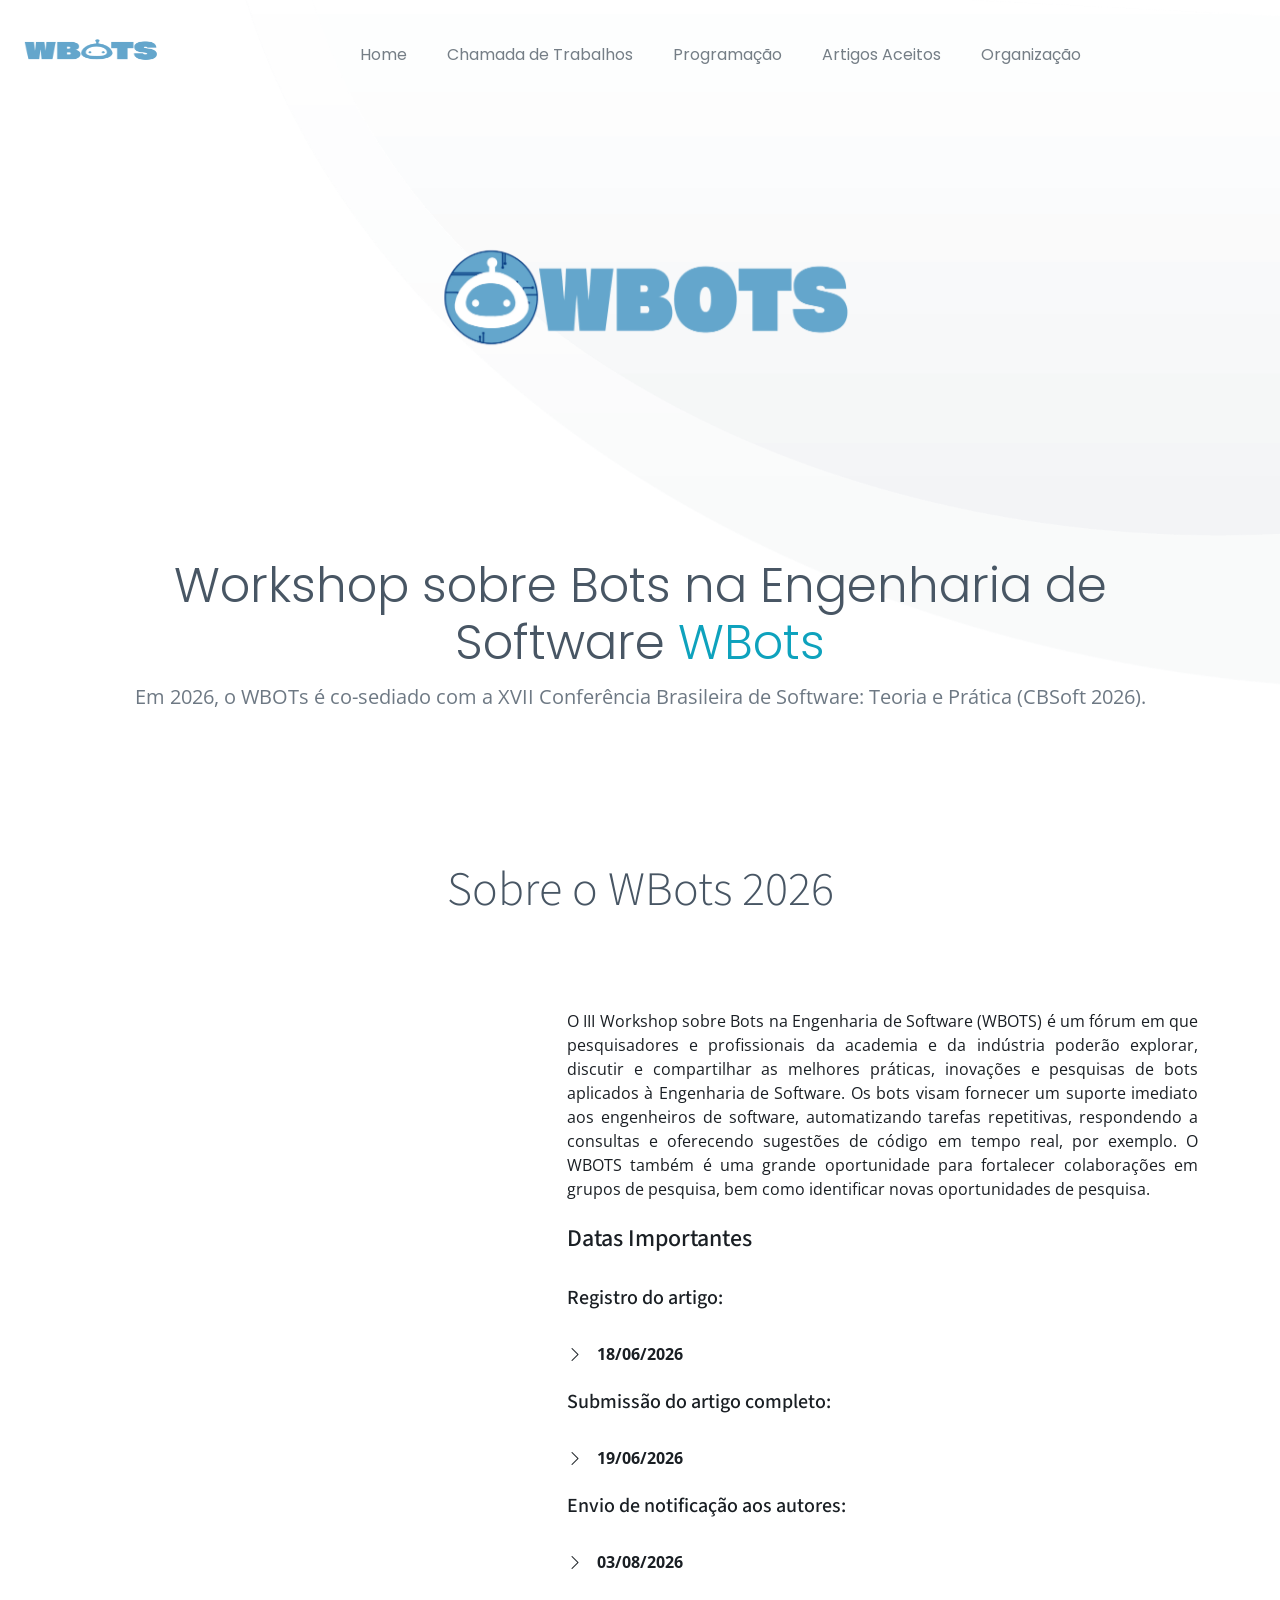
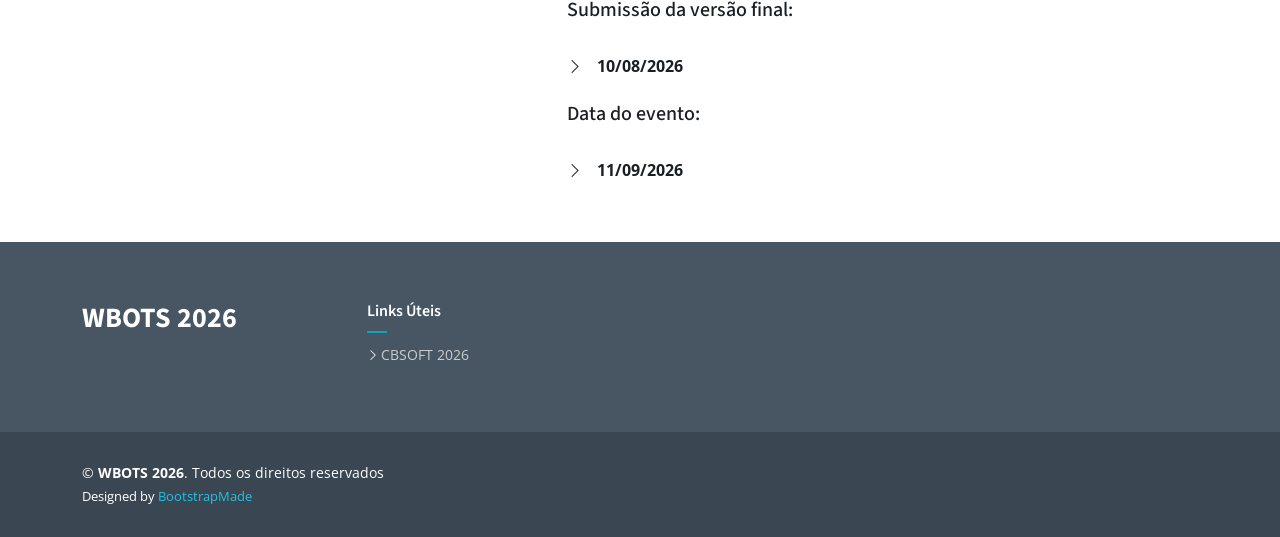
==== 2026/index.html @ 9218b0e9 "Wbots 2026 - versão inicial com os dados corretos" ====
<!DOCTYPE html>
<html lang="en">

<head>
  <meta charset="utf-8">
  <meta content="width=device-width, initial-scale=1.0" name="viewport">

  <title>WBots 2026</title>
  <meta content="" name="description">
  <meta content="" name="keywords">

  <!-- Favicons -->
  <link href="assets/img/icon.png" rel="icon">
  <link href="assets/img/apple-touch-icon.png" rel="apple-touch-icon">

  <!-- Google Fonts -->
  <link rel="preconnect" href="https://fonts.googleapis.com">
  <link rel="preconnect" href="https://fonts.gstatic.com" crossorigin>
  <link
    href="https://fonts.googleapis.com/css2?family=Open+Sans:ital,wght@0,300;0,400;0,500;0,600;0,700;1,300;1,400;1,500;1,600;1,700&family=Poppins:ital,wght@0,300;0,400;0,500;0,600;0,700;1,300;1,400;1,500;1,600;1,700&family=Source+Sans+Pro:ital,wght@0,300;0,400;0,600;0,700;1,300;1,400;1,600;1,700&display=swap"
    rel="stylesheet">

  <!-- Vendor CSS Files -->
  <link href="assets/vendor/bootstrap/css/bootstrap.min.css" rel="stylesheet">
  <link href="assets/vendor/bootstrap-icons/bootstrap-icons.css" rel="stylesheet">
  <link href="assets/vendor/aos/aos.css" rel="stylesheet">
  <link href="assets/vendor/glightbox/css/glightbox.min.css" rel="stylesheet">
  <link href="assets/vendor/swiper/swiper-bundle.min.css" rel="stylesheet">

  <!-- Variables CSS Files. Uncomment your preferred color scheme -->
  <link href="assets/css/variables.css" rel="stylesheet">
  <!-- <link href="assets/css/variables-blue.css" rel="stylesheet"> -->
  <!-- <link href="assets/css/variables-green.css" rel="stylesheet"> -->
  <!-- <link href="assets/css/variables-orange.css" rel="stylesheet"> -->
  <!-- <link href="assets/css/variables-purple.css" rel="stylesheet"> -->
  <!-- <link href="assets/css/variables-red.css" rel="stylesheet"> -->
  <!-- <link href="assets/css/variables-pink.css" rel="stylesheet"> -->

  <!-- Template Main CSS File -->
  <link href="assets/css/main.css" rel="stylesheet">

  <!-- =======================================================
  * Template Name: HeroBiz
  * Template URL: https://bootstrapmade.com/herobiz-bootstrap-business-template/
  * Updated: Mar 17 2026 with Bootstrap v5.3.3
  * Author: BootstrapMade.com
  * License: https://bootstrapmade.com/license/
  ======================================================== -->
</head>

<body>

  <!-- ======= Header ======= -->
  <header id="header" class="header fixed-top" data-scrollto-offset="0">
    <div class="container-fluid d-flex align-items-center justify-content-between">

      <a href="index.html">
        <!-- Uncomment the line below if you also wish to use an image logo -->
        <!-- <img src="assets/img/logo.png" alt=""> -->
        <img src="assets/img/logo2.png" width="160" height="80">
        <!--<h1>WBots2026<span>.</span></h1>-->
      </a>

      <nav id="navbar" class="navbar">
        <ul>

          <li class="dropdown"><a href="index.html"><span>Home</span> </a></li>

          <li><a href="callForPapers.html">Chamada de Trabalhos</a></li>
          <!-- <li><a href="keynotes.html">Palestrantes</a></li> -->
          <li><a href="program.html">Programação</a></li>
          <li><a href="acceptedPapers.html">Artigos Aceitos</a></li>
          <li><a href="organization.html">Organização</a></li>


        </ul>
        <i class="bi bi-list mobile-nav-toggle d-none"></i>
      </nav><!-- .navbar -->

      <br />

    </div>
  </header><!-- End Header -->

  <section id="hero-animated" class="hero-animated d-flex align-items-center">
    <div class="container d-flex flex-column justify-content-center align-items-center text-center position-relative"
      data-aos="zoom-out">
      <img src="assets/img/logo4.png" class="img-fluid animated">
      <h2>Workshop sobre Bots na Engenharia de Software <span>WBots</span></h2>
      <p>Em 2026, o WBOTs é co-sediado com a XVII Conferência Brasileira de Software: Teoria e Prática (CBSoft 2026).
      </p>

    </div>
  </section>

  <main id="main">

    <!-- ======= Featured Services Section ======= -->


    <!-- ======= About Section ======= -->
    <section id="about" class="features">
      <div class="container" data-aos="fade-up">

        <div class="section-header">
          <h2>Sobre o WBots 2026</h2>

        </div>

        <div class="row g-4 g-lg-5" data-aos="fade-up" data-aos-delay="200">

          <div class="col-lg-5">
            <div>
              <img src="assets/img/cbsoft-2026-logo.svg" class="img-fluid" alt="">
            </div>
          </div>

          <div class="col-lg-7">

            <!-- Tab Content -->
            <div class="tab-content">

              <div class="tab-pane fade show active" id="tab1">

                <p class="fst-italic"></p>

                <p> O III Workshop sobre Bots na Engenharia de Software (WBOTS) é um fórum em que pesquisadores e
                  profissionais da academia e da indústria poderão explorar, discutir e compartilhar as melhores
                  práticas, inovações e pesquisas de bots aplicados à Engenharia de Software. Os bots visam
                  fornecer um suporte imediato aos engenheiros de software, automatizando tarefas repetitivas,
                  respondendo a consultas e oferecendo sugestões de código em tempo real, por exemplo. O WBOTS também é
                  uma grande oportunidade para fortalecer colaborações em grupos de pesquisa, bem como identificar novas
                  oportunidades de pesquisa.</p>



                <div class="d-flex align-items-center mt-4">
                  <h4>Datas Importantes</h4>
                </div>

                <div class="d-flex align-items-center mt-4">
                  <h5>Registro do artigo:</h5>
                </div>
                <br />
                <span>
                  <i class="bi bi-chevron-right"></i>
                  <!-- <span style="text-decoration: line-through; color: red; margin-left: 4px;">22/06/2026</span> -->
                  <span style="margin-left: 10px; font-weight: bold;">18/06/2026</span>
                </span>


                <div class="d-flex align-items-center mt-4">

                  <h5>Submissão do artigo completo:</h5>
                </div>
                <br />
                <span>
                  <i class="bi bi-chevron-right"></i>
                  <!-- <span style="text-decoration: line-through; color: red; margin-left: 4px;">06/07/2026</span> -->
                  <span style="margin-left: 10px; font-weight: bold;">19/06/2026</span>
                </span>

                <div class="d-flex align-items-center mt-4">

                  <h5>Envio de notificação aos autores:</h5>
                </div>
                <br />
                <i class="bi bi-chevron-right"></i>
                <span style="margin-left: 10px; font-weight: bold;">03/08/2026</span>
                <div class="d-flex align-items-center mt-4">

                  <h5>Submissão da versão final:</h5>
                </div>
                <br />
                <i class="bi bi-chevron-right"></i>
                <span style="margin-left: 10px; font-weight: bold;">10/08/2026</span>

                <div class="d-flex align-items-center mt-4">

                  <h5>Data do evento:</h5>
                </div>
                <br />
                <span>
                  <i class="bi bi-chevron-right"></i>
                  <!-- <span style="text-decoration: line-through; color: red; margin-left: 4px;">06/07/2026</span> -->
                  <span style="margin-left: 10px; font-weight: bold;">11/09/2026</span>
                </span>

              </div><!-- End Tab 1 Content -->


            </div>

          </div>

        </div>

      </div>
    </section><!-- End About Section -->




  </main><!-- End #main -->

  <!-- ======= Footer ======= -->
  <footer id="footer" class="footer">

    <div class="footer-content">
      <div class="container">
        <div class="row">

          <div class="col-lg-3 col-md-6">
            <div class="footer-info">
              <h3>WBots 2026</h3>

            </div>
          </div>

          <div class="col-lg-2 col-md-6 footer-links">
            <h4>Links Úteis</h4>
            <ul>
              <li><i class="bi bi-chevron-right"></i> <a href="https://cbsoft.sbc.org.br/2026/cbsoft/"
                  target="_blank">CBSOFT 2026</a></li>
            </ul>
          </div>



        </div>
      </div>
    </div>

    <div class="footer-legal text-center">
      <div
        class="container d-flex flex-column flex-lg-row justify-content-center justify-content-lg-between align-items-center">

        <div class="d-flex flex-column align-items-center align-items-lg-start">
          <div class="copyright">
            &copy; <strong><span>WBOTS 2026</span></strong>. Todos os direitos reservados
          </div>
          <div class="credits">
            <!-- All the links in the footer should remain intact. -->
            <!-- You can delete the links only if you purchased the pro version. -->
            <!-- Licensing information: https://bootstrapmade.com/license/ -->
            <!-- Purchase the pro version with working PHP/AJAX contact form: https://bootstrapmade.com/herobiz-bootstrap-business-template/ -->
            Designed by <a href="https://bootstrapmade.com/">BootstrapMade</a>
          </div>
        </div>
      </div>
    </div>

  </footer><!-- End Footer -->

  <a href="#" class="scroll-top d-flex align-items-center justify-content-center"><i
      class="bi bi-arrow-up-short"></i></a>

  <div id="preloader"></div>

  <!-- Vendor JS Files -->
  <script src="assets/vendor/bootstrap/js/bootstrap.bundle.min.js"></script>
  <script src="assets/vendor/aos/aos.js"></script>
  <script src="assets/vendor/glightbox/js/glightbox.min.js"></script>
  <script src="assets/vendor/isotope-layout/isotope.pkgd.min.js"></script>
  <script src="assets/vendor/swiper/swiper-bundle.min.js"></script>
  <script src="assets/vendor/php-email-form/validate.js"></script>

  <!-- Template Main JS File -->
  <script src="assets/js/main.js"></script>

</body>

</html>
---- 2026/assets/css/variables.css ----
/**
* Template Name: HeroBiz
* File: variables.css
* Description: Easily customize colors, typography, and other repetitive properties used in the template main stylesheet file main.css
* 
* Template URL: https://bootstrapmade.com/herobiz-bootstrap-business-template/
* Author: BootstrapMade.com
* License: https://bootstrapmade.com/license/
* 
* Contents:
* 1. HeroBiz template variables 
* 2. Override default Bootstrap variables
* 3. Set color and background class names
*
* Learn more about CSS variables at https://developer.mozilla.org/en-US/docs/Web/CSS/Using_CSS_custom_properties
*/

/*--------------------------------------------------------------
# 1. HeroBiz template variables 
--------------------------------------------------------------*/
:root {

  /* Fonts */
  --font-default: 'Open Sans', system-ui, -apple-system, "Segoe UI", Roboto, "Helvetica Neue", Arial, "Noto Sans", "Liberation Sans", sans-serif, "Apple Color Emoji", "Segoe UI Emoji", "Segoe UI Symbol", "Noto Color Emoji";
  --font-primary: 'Source Sans Pro', sans-serif;
  --font-secondary: 'Poppins', sans-serif;

  /* Colors */
  /* The *-rgb color names are simply the RGB converted value of the corresponding color for use in the rgba() function */

  /* Default text color */
  --color-default: #1a1f24;
  --color-default-rgb: 26, 31, 36;

  /* Defult links color */
  --color-links: #0ea2bd;
  --color-links-hover: #1ec3e0;

  /* Primay colors */
  --color-primary: #0ea2bd;
  --color-primary-light: #1ec3e0;
  --color-primary-dark: #0189a1;

  --color-primary-rgb: 14, 162, 189;
  --color-primary-light-rgb: 30, 195, 224;
  --color-primary-dark-rgb: 1, 137, 161;

  /* Secondary colors */
  --color-secondary: #485664;
  --color-secondary-light: #8f9fae;
  --color-secondary-dark: #3a4753;

  --color-secondary-rgb: 72, 86, 100;
  --color-secondary-light-rgb: 143, 159, 174;
  --color-secondary-dark-rgb: 58, 71, 83;

  /* General colors */
  --color-blue: #0d6efd;
  --color-blue-rgb: 13, 110, 253;

  --color-indigo: #6610f2;
  --color-indigo-rgb: 102, 16, 242;

  --color-purple: #6f42c1;
  --color-purple-rgb: 111, 66, 193;

  --color-pink: #f3268c;
  --color-pink-rgb: 243, 38, 140;

  --color-red: #df1529;
  --color-red-rgb: 223, 21, 4;

  --color-orange: #fd7e14;
  --color-orange-rgb: 253, 126, 20;

  --color-yellow: #ffc107;
  --color-yellow-rgb: 255, 193, 7;

  --color-green: #059652;
  --color-green-rgb: 5, 150, 82;

  --color-teal: #20c997;
  --color-teal-rgb: 32, 201, 151;

  --color-cyan: #0dcaf0;
  --color-cyan-rgb: 13, 202, 240;

  --color-white: #ffffff;
  --color-white-rgb: 255, 255, 255;

  --color-gray: #6c757d;
  --color-gray-rgb: 108, 117, 125;

  --color-black: #000000;
  --color-black-rgb: 0, 0, 0;
  
}

/*--------------------------------------------------------------
# 2. Override default Bootstrap variables
--------------------------------------------------------------*/
:root {

  --bs-blue: var(--color-blue);
  --bs-indigo: var(--color-indigo);
  --bs-purple: var(--color-purple);
  --bs-pink: var(--color-pink);
  --bs-red: var(--color-red);
  --bs-orange: var(--color-orange);
  --bs-yellow: var(--color-yellow);
  --bs-green: var(--color-green);
  --bs-teal: var(--color-teal);
  --bs-cyan: var(--color-cyan);
  --bs-white: var(--color-white);
  --bs-gray: var(--color-gray);
  --bs-gray-dark: #343a40;
  --bs-gray-100: #f8f9fa;
  --bs-gray-200: #e9ecef;
  --bs-gray-300: #dee2e6;
  --bs-gray-400: #ced4da;
  --bs-gray-500: #adb5bd;
  --bs-gray-600: #6c757d;
  --bs-gray-700: #495057;
  --bs-gray-800: #343a40;
  --bs-gray-900: #212529;
  --bs-primary: var(--color-blue);
  --bs-secondary: var(--color-blue);
  --bs-success: #198754;
  --bs-info: #0dcaf0;
  --bs-warning: #ffc107;
  --bs-danger: #dc3545;
  --bs-light: #f8f9fa;
  --bs-dark: #212529;
  --bs-primary-rgb: var(--color-primary-rgb);
  --bs-secondary-rgb: var(--color-secondary-rgb);
  --bs-success-rgb: 25, 135, 84;
  --bs-info-rgb: 13, 202, 240;
  --bs-warning-rgb: 255, 193, 7;
  --bs-danger-rgb: 220, 53, 69;
  --bs-light-rgb: 248, 249, 250;
  --bs-dark-rgb: 33, 37, 41;
  --bs-white-rgb: var(--color-white-rgb);
  --bs-black-rgb: var(--color-black-rgb);
  --bs-body-color-rgb: var(--color-default-rgb);
  --bs-body-bg-rgb: 255, 255, 255;
  --bs-font-sans-serif: var(--font-default);
  --bs-font-monospace: SFMono-Regular, Menlo, Monaco, Consolas, "Liberation Mono", "Courier New", monospace;
  --bs-gradient: linear-gradient(180deg, rgba(255, 255, 255, 0.15), rgba(255, 255, 255, 0));
  --bs-body-font-family: var(--font-default);
  --bs-body-font-size: 1rem;
  --bs-body-font-weight: 400;
  --bs-body-line-height: 1.5;
  --bs-body-color: var(--color-default);
  --bs-body-bg: #fff;

}

/*--------------------------------------------------------------
# 3. Set color and background class names
--------------------------------------------------------------*/
/* Fonts */
.font-default { font-family: var(--font-default) !important; }
.font-primary { font-family: var(--font-primary) !important;}
.font-secondary { font-family: var(--font-secondary) !important; }

/* Text Colors */
.color-default { color: var(--color-default) !important; }
.color-links { color: var(--color-links) !important; }
.color-links:hover { color: var(--color-links-hover) !important; }
.color-primary { color: var(--color-primary) !important; }
.color-primary-light { color: var(--color-primary-light) !important; }
.color-primary-dark { color: var(--color-primary-dark) !important; }
.color-secondary { color: var(--color-secondary) !important; }
.color-secondary-light { color: var(--color-secondary-light) !important; }
.color-secondary-dark { color: var(--color-secondary-dark) !important; }
.color-blue { color: var(--color-blue) !important; }
.color-indigo { color: var(--color-indigo) !important; }
.color-purple { color: var(--color-purple) !important; }
.color-pink { color: var(--color-pink) !important; }
.color-red { color: var(--color-red) !important; }
.color-orange { color: var(--color-orange) !important; }
.color-yellow { color: var(--color-yellow) !important; }
.color-green { color: var(--color-green) !important; }
.color-teal { color: var(--color-teal) !important; }
.color-cyan { color: var(--color-cyan) !important; }
.color-white { color: var(--color-white) !important; }
.color-gray { color: var(--color-gray) !important; }
.color-black { color: var(--color-black) !important; }

/* Background Colors */
.bg-default { background-color: var(--color-default) !important; }
.bg-primary { background-color: var(--color-primary) !important; }
.bg-primary-light { background-color: var(--color-primary-light) !important; }
.bg-primary-dark { background-color: var(--color-primary-dark) !important; }
.bg-secondary { background-color: var(--color-secondary) !important; }
.bg-secondary-light { background-color: var(--color-secondary-light) !important; }
.bg-secondary-dark { background-color: var(--color-secondary-dark) !important; }
.bg-blue { background-color: var(--color-blue) !important; }
.bg-indigo { background-color: var(--color-indigo) !important; }
.bg-purple { background-color: var(--color-purple) !important; }
.bg-pink { background-color: var(--color-pink) !important; }
.bg-red { background-color: var(--color-red) !important; }
.bg-orange { background-color: var(--color-orange) !important; }
.bg-yellow { background-color: var(--color-yellow) !important; }
.bg-green { background-color: var(--color-green) !important; }
.bg-teal { background-color: var(--color-teal) !important; }
.bg-cyan { background-color: var(--color-cyan) !important; }
.bg-white { background-color: var(--color-white) !important; }
.bg-gray { background-color: var(--color-gray) !important; }
.bg-black { background-color: var(--color-black) !important; }
---- 2026/assets/css/variables-blue.css ----
/**
* Template Name: HeroBiz
* File: variables-blue.css
* Description: Easily customize colors, typography, and other repetitive properties used in the template main stylesheet file main.css
* 
* Template URL: https://bootstrapmade.com/herobiz-bootstrap-business-template/
* Author: BootstrapMade.com
* License: https://bootstrapmade.com/license/
* 
* Contents:
* 1. HeroBiz template variables 
* 2. Override default Bootstrap variables
* 3. Set color and background class names
*
* Learn more about CSS variables at https://developer.mozilla.org/en-US/docs/Web/CSS/Using_CSS_custom_properties
*/

/*--------------------------------------------------------------
# 1. HeroBiz template variables 
--------------------------------------------------------------*/
:root {

  /* Fonts */
  --font-default: 'Open Sans', system-ui, -apple-system, "Segoe UI", Roboto, "Helvetica Neue", Arial, "Noto Sans", "Liberation Sans", sans-serif, "Apple Color Emoji", "Segoe UI Emoji", "Segoe UI Symbol", "Noto Color Emoji";
  --font-primary: 'Source Sans Pro', sans-serif;
  --font-secondary: 'Poppins', sans-serif;

  /* Colors */
  /* The *-rgb color names are simply the RGB converted value of the corresponding color for use in the rgba() function */

  /* Default text color */
  --color-default: #1a1f24;
  --color-default-rgb: 26, 31, 36;

  /* Defult links color */
  --color-links: #3279fc;
  --color-links-hover: #4797ff;

  /* Primay colors */
  --color-primary: #3279fc;
  --color-primary-light: #4797ff;
  --color-primary-dark: #1c61e2;

  --color-primary-rgb: 50, 121, 252;
  --color-primary-light-rgb: 71, 151, 255;
  --color-primary-dark-rgb: 28, 97, 226;

  /* Secondary colors */
  --color-secondary: #5670a0;
  --color-secondary-light: #6e87b6;
  --color-secondary-dark: #3b5380;

  --color-secondary-rgb: 86, 112, 160;
  --color-secondary-light-rgb: 110, 135, 182;
  --color-secondary-dark-rgb: 59, 83, 128;

  /* General colors */
  --color-blue: #0d6efd;
  --color-blue-rgb: 13, 110, 253;

  --color-indigo: #6610f2;
  --color-indigo-rgb: 102, 16, 242;

  --color-purple: #6f42c1;
  --color-purple-rgb: 111, 66, 193;

  --color-pink: #f3268c;
  --color-pink-rgb: 243, 38, 140;

  --color-red: #df1529;
  --color-red-rgb: 223, 21, 4;

  --color-orange: #fd7e14;
  --color-orange-rgb: 253, 126, 20;

  --color-yellow: #ffc107;
  --color-yellow-rgb: 255, 193, 7;

  --color-green: #059652;
  --color-green-rgb: 5, 150, 82;

  --color-teal: #20c997;
  --color-teal-rgb: 32, 201, 151;

  --color-cyan: #0dcaf0;
  --color-cyan-rgb: 13, 202, 240;

  --color-white: #ffffff;
  --color-white-rgb: 255, 255, 255;

  --color-gray: #6c757d;
  --color-gray-rgb: 108, 117, 125;

  --color-black: #000000;
  --color-black-rgb: 0, 0, 0;
  
}

/*--------------------------------------------------------------
# 2. Override default Bootstrap variables
--------------------------------------------------------------*/
:root {

  --bs-blue: var(--color-blue);
  --bs-indigo: var(--color-indigo);
  --bs-purple: var(--color-purple);
  --bs-pink: var(--color-pink);
  --bs-red: var(--color-red);
  --bs-orange: var(--color-orange);
  --bs-yellow: var(--color-yellow);
  --bs-green: var(--color-green);
  --bs-teal: var(--color-teal);
  --bs-cyan: var(--color-cyan);
  --bs-white: var(--color-white);
  --bs-gray: var(--color-gray);
  --bs-gray-dark: #343a40;
  --bs-gray-100: #f8f9fa;
  --bs-gray-200: #e9ecef;
  --bs-gray-300: #dee2e6;
  --bs-gray-400: #ced4da;
  --bs-gray-500: #adb5bd;
  --bs-gray-600: #6c757d;
  --bs-gray-700: #495057;
  --bs-gray-800: #343a40;
  --bs-gray-900: #212529;
  --bs-primary: var(--color-blue);
  --bs-secondary: var(--color-blue);
  --bs-success: #198754;
  --bs-info: #0dcaf0;
  --bs-warning: #ffc107;
  --bs-danger: #dc3545;
  --bs-light: #f8f9fa;
  --bs-dark: #212529;
  --bs-primary-rgb: var(--color-primary-rgb);
  --bs-secondary-rgb: var(--color-secondary-rgb);
  --bs-success-rgb: 25, 135, 84;
  --bs-info-rgb: 13, 202, 240;
  --bs-warning-rgb: 255, 193, 7;
  --bs-danger-rgb: 220, 53, 69;
  --bs-light-rgb: 248, 249, 250;
  --bs-dark-rgb: 33, 37, 41;
  --bs-white-rgb: var(--color-white-rgb);
  --bs-black-rgb: var(--color-black-rgb);
  --bs-body-color-rgb: var(--color-default-rgb);
  --bs-body-bg-rgb: 255, 255, 255;
  --bs-font-sans-serif: var(--font-default);
  --bs-font-monospace: SFMono-Regular, Menlo, Monaco, Consolas, "Liberation Mono", "Courier New", monospace;
  --bs-gradient: linear-gradient(180deg, rgba(255, 255, 255, 0.15), rgba(255, 255, 255, 0));
  --bs-body-font-family: var(--font-default);
  --bs-body-font-size: 1rem;
  --bs-body-font-weight: 400;
  --bs-body-line-height: 1.5;
  --bs-body-color: var(--color-default);
  --bs-body-bg: #fff;

}

/*--------------------------------------------------------------
# 3. Set color and background class names
--------------------------------------------------------------*/
/* Fonts */
.font-default { font-family: var(--font-default) !important; }
.font-primary { font-family: var(--font-primary) !important;}
.font-secondary { font-family: var(--font-secondary) !important; }

/* Text Colors */
.color-default { color: var(--color-default) !important; }
.color-links { color: var(--color-links) !important; }
.color-links:hover { color: var(--color-links-hover) !important; }
.color-primary { color: var(--color-primary) !important; }
.color-primary-light { color: var(--color-primary-light) !important; }
.color-primary-dark { color: var(--color-primary-dark) !important; }
.color-secondary { color: var(--color-secondary) !important; }
.color-secondary-light { color: var(--color-secondary-light) !important; }
.color-secondary-dark { color: var(--color-secondary-dark) !important; }
.color-blue { color: var(--color-blue) !important; }
.color-indigo { color: var(--color-indigo) !important; }
.color-purple { color: var(--color-purple) !important; }
.color-pink { color: var(--color-pink) !important; }
.color-red { color: var(--color-red) !important; }
.color-orange { color: var(--color-orange) !important; }
.color-yellow { color: var(--color-yellow) !important; }
.color-green { color: var(--color-green) !important; }
.color-teal { color: var(--color-teal) !important; }
.color-cyan { color: var(--color-cyan) !important; }
.color-white { color: var(--color-white) !important; }
.color-gray { color: var(--color-gray) !important; }
.color-black { color: var(--color-black) !important; }

/* Background Colors */
.bg-default { background-color: var(--color-default) !important; }
.bg-primary { background-color: var(--color-primary) !important; }
.bg-primary-light { background-color: var(--color-primary-light) !important; }
.bg-primary-dark { background-color: var(--color-primary-dark) !important; }
.bg-secondary { background-color: var(--color-secondary) !important; }
.bg-secondary-light { background-color: var(--color-secondary-light) !important; }
.bg-secondary-dark { background-color: var(--color-secondary-dark) !important; }
.bg-blue { background-color: var(--color-blue) !important; }
.bg-indigo { background-color: var(--color-indigo) !important; }
.bg-purple { background-color: var(--color-purple) !important; }
.bg-pink { background-color: var(--color-pink) !important; }
.bg-red { background-color: var(--color-red) !important; }
.bg-orange { background-color: var(--color-orange) !important; }
.bg-yellow { background-color: var(--color-yellow) !important; }
.bg-green { background-color: var(--color-green) !important; }
.bg-teal { background-color: var(--color-teal) !important; }
.bg-cyan { background-color: var(--color-cyan) !important; }
.bg-white { background-color: var(--color-white) !important; }
.bg-gray { background-color: var(--color-gray) !important; }
.bg-black { background-color: var(--color-black) !important; }
---- 2026/assets/css/variables-green.css ----
/**
* Template Name: HeroBiz
* File: variables-green.css
* Description: Easily customize colors, typography, and other repetitive properties used in the template main stylesheet file main.css
* 
* Template URL: https://bootstrapmade.com/herobiz-bootstrap-business-template/
* Author: BootstrapMade.com
* License: https://bootstrapmade.com/license/
* 
* Contents:
* 1. HeroBiz template variables 
* 2. Override default Bootstrap variables
* 3. Set color and background class names
*
* Learn more about CSS variables at https://developer.mozilla.org/en-US/docs/Web/CSS/Using_CSS_custom_properties
*/

/*--------------------------------------------------------------
# 1. HeroBiz template variables 
--------------------------------------------------------------*/
:root {

  /* Fonts */
  --font-default: 'Open Sans', system-ui, -apple-system, "Segoe UI", Roboto, "Helvetica Neue", Arial, "Noto Sans", "Liberation Sans", sans-serif, "Apple Color Emoji", "Segoe UI Emoji", "Segoe UI Symbol", "Noto Color Emoji";
  --font-primary: 'Source Sans Pro', sans-serif;
  --font-secondary: 'Poppins', sans-serif;

  /* Colors */
  /* The *-rgb color names are simply the RGB converted value of the corresponding color for use in the rgba() function */

  /* Default text color */
  --color-default: #1a1f24;
  --color-default-rgb: 26, 31, 36;

  /* Defult links color */
  --color-links: #05c46b;
  --color-links-hover: #1de789;

  /* Primay colors */
  --color-primary: #05c46b;
  --color-primary-light: #1de789;
  --color-primary-dark: #01a156;

  --color-primary-rgb: 5, 196, 107;
  --color-primary-light-rgb: 29, 231, 137;
  --color-primary-dark-rgb: 1, 161, 86;

  /* Secondary colors */
  --color-secondary: #485664;
  --color-secondary-light: #8f9fae;
  --color-secondary-dark: #3a4753;

  --color-secondary-rgb: 72, 86, 100;
  --color-secondary-light-rgb: 143, 159, 174;
  --color-secondary-dark-rgb: 58, 71, 83;

  /* General colors */
  --color-blue: #0d6efd;
  --color-blue-rgb: 13, 110, 253;

  --color-indigo: #6610f2;
  --color-indigo-rgb: 102, 16, 242;

  --color-purple: #6f42c1;
  --color-purple-rgb: 111, 66, 193;

  --color-pink: #f3268c;
  --color-pink-rgb: 243, 38, 140;

  --color-red: #df1529;
  --color-red-rgb: 223, 21, 4;

  --color-orange: #fd7e14;
  --color-orange-rgb: 253, 126, 20;

  --color-yellow: #ffc107;
  --color-yellow-rgb: 255, 193, 7;

  --color-green: #059652;
  --color-green-rgb: 5, 150, 82;

  --color-teal: #20c997;
  --color-teal-rgb: 32, 201, 151;

  --color-cyan: #0dcaf0;
  --color-cyan-rgb: 13, 202, 240;

  --color-white: #ffffff;
  --color-white-rgb: 255, 255, 255;

  --color-gray: #6c757d;
  --color-gray-rgb: 108, 117, 125;

  --color-black: #000000;
  --color-black-rgb: 0, 0, 0;
  
}

/*--------------------------------------------------------------
# 2. Override default Bootstrap variables
--------------------------------------------------------------*/
:root {

  --bs-blue: var(--color-blue);
  --bs-indigo: var(--color-indigo);
  --bs-purple: var(--color-purple);
  --bs-pink: var(--color-pink);
  --bs-red: var(--color-red);
  --bs-orange: var(--color-orange);
  --bs-yellow: var(--color-yellow);
  --bs-green: var(--color-green);
  --bs-teal: var(--color-teal);
  --bs-cyan: var(--color-cyan);
  --bs-white: var(--color-white);
  --bs-gray: var(--color-gray);
  --bs-gray-dark: #343a40;
  --bs-gray-100: #f8f9fa;
  --bs-gray-200: #e9ecef;
  --bs-gray-300: #dee2e6;
  --bs-gray-400: #ced4da;
  --bs-gray-500: #adb5bd;
  --bs-gray-600: #6c757d;
  --bs-gray-700: #495057;
  --bs-gray-800: #343a40;
  --bs-gray-900: #212529;
  --bs-primary: var(--color-blue);
  --bs-secondary: var(--color-blue);
  --bs-success: #198754;
  --bs-info: #0dcaf0;
  --bs-warning: #ffc107;
  --bs-danger: #dc3545;
  --bs-light: #f8f9fa;
  --bs-dark: #212529;
  --bs-primary-rgb: var(--color-primary-rgb);
  --bs-secondary-rgb: var(--color-secondary-rgb);
  --bs-success-rgb: 25, 135, 84;
  --bs-info-rgb: 13, 202, 240;
  --bs-warning-rgb: 255, 193, 7;
  --bs-danger-rgb: 220, 53, 69;
  --bs-light-rgb: 248, 249, 250;
  --bs-dark-rgb: 33, 37, 41;
  --bs-white-rgb: var(--color-white-rgb);
  --bs-black-rgb: var(--color-black-rgb);
  --bs-body-color-rgb: var(--color-default-rgb);
  --bs-body-bg-rgb: 255, 255, 255;
  --bs-font-sans-serif: var(--font-default);
  --bs-font-monospace: SFMono-Regular, Menlo, Monaco, Consolas, "Liberation Mono", "Courier New", monospace;
  --bs-gradient: linear-gradient(180deg, rgba(255, 255, 255, 0.15), rgba(255, 255, 255, 0));
  --bs-body-font-family: var(--font-default);
  --bs-body-font-size: 1rem;
  --bs-body-font-weight: 400;
  --bs-body-line-height: 1.5;
  --bs-body-color: var(--color-default);
  --bs-body-bg: #fff;

}

/*--------------------------------------------------------------
# 3. Set color and background class names
--------------------------------------------------------------*/
/* Fonts */
.font-default { font-family: var(--font-default) !important; }
.font-primary { font-family: var(--font-primary) !important;}
.font-secondary { font-family: var(--font-secondary) !important; }

/* Text Colors */
.color-default { color: var(--color-default) !important; }
.color-links { color: var(--color-links) !important; }
.color-links:hover { color: var(--color-links-hover) !important; }
.color-primary { color: var(--color-primary) !important; }
.color-primary-light { color: var(--color-primary-light) !important; }
.color-primary-dark { color: var(--color-primary-dark) !important; }
.color-secondary { color: var(--color-secondary) !important; }
.color-secondary-light { color: var(--color-secondary-light) !important; }
.color-secondary-dark { color: var(--color-secondary-dark) !important; }
.color-blue { color: var(--color-blue) !important; }
.color-indigo { color: var(--color-indigo) !important; }
.color-purple { color: var(--color-purple) !important; }
.color-pink { color: var(--color-pink) !important; }
.color-red { color: var(--color-red) !important; }
.color-orange { color: var(--color-orange) !important; }
.color-yellow { color: var(--color-yellow) !important; }
.color-green { color: var(--color-green) !important; }
.color-teal { color: var(--color-teal) !important; }
.color-cyan { color: var(--color-cyan) !important; }
.color-white { color: var(--color-white) !important; }
.color-gray { color: var(--color-gray) !important; }
.color-black { color: var(--color-black) !important; }

/* Background Colors */
.bg-default { background-color: var(--color-default) !important; }
.bg-primary { background-color: var(--color-primary) !important; }
.bg-primary-light { background-color: var(--color-primary-light) !important; }
.bg-primary-dark { background-color: var(--color-primary-dark) !important; }
.bg-secondary { background-color: var(--color-secondary) !important; }
.bg-secondary-light { background-color: var(--color-secondary-light) !important; }
.bg-secondary-dark { background-color: var(--color-secondary-dark) !important; }
.bg-blue { background-color: var(--color-blue) !important; }
.bg-indigo { background-color: var(--color-indigo) !important; }
.bg-purple { background-color: var(--color-purple) !important; }
.bg-pink { background-color: var(--color-pink) !important; }
.bg-red { background-color: var(--color-red) !important; }
.bg-orange { background-color: var(--color-orange) !important; }
.bg-yellow { background-color: var(--color-yellow) !important; }
.bg-green { background-color: var(--color-green) !important; }
.bg-teal { background-color: var(--color-teal) !important; }
.bg-cyan { background-color: var(--color-cyan) !important; }
.bg-white { background-color: var(--color-white) !important; }
.bg-gray { background-color: var(--color-gray) !important; }
.bg-black { background-color: var(--color-black) !important; }
---- 2026/assets/css/variables-orange.css ----
/**
* Template Name: HeroBiz
* File: variables-orange.css
* Description: Easily customize colors, typography, and other repetitive properties used in the template main stylesheet file main.css
* 
* Template URL: https://bootstrapmade.com/herobiz-bootstrap-business-template/
* Author: BootstrapMade.com
* License: https://bootstrapmade.com/license/
* 
* Contents:
* 1. HeroBiz template variables 
* 2. Override default Bootstrap variables
* 3. Set color and background class names
*
* Learn more about CSS variables at https://developer.mozilla.org/en-US/docs/Web/CSS/Using_CSS_custom_properties
*/

/*--------------------------------------------------------------
# 1. HeroBiz template variables 
--------------------------------------------------------------*/
:root {

  /* Fonts */
  --font-default: 'Open Sans', system-ui, -apple-system, "Segoe UI", Roboto, "Helvetica Neue", Arial, "Noto Sans", "Liberation Sans", sans-serif, "Apple Color Emoji", "Segoe UI Emoji", "Segoe UI Symbol", "Noto Color Emoji";
  --font-primary: 'Source Sans Pro', sans-serif;
  --font-secondary: 'Poppins', sans-serif;

  /* Colors */
  /* The *-rgb color names are simply the RGB converted value of the corresponding color for use in the rgba() function */

  /* Default text color */
  --color-default: #1a1f24;
  --color-default-rgb: 26, 31, 36;

  /* Defult links color */
  --color-links: #f97233;
  --color-links-hover: #fa9160;

  /* Primay colors */
  --color-primary: #f97233;
  --color-primary-light: #fb9b6e;
  --color-primary-dark: #e54d07;

  --color-primary-rgb: 249, 114, 51;
  --color-primary-light-rgb: 251, 155, 110;
  --color-primary-dark-rgb: 229, 77, 7;

  /* Secondary colors */
  --color-secondary: #485664;
  --color-secondary-light: #8f9fae;
  --color-secondary-dark: #3a4753;

  --color-secondary-rgb: 72, 86, 100;
  --color-secondary-light-rgb: 143, 159, 174;
  --color-secondary-dark-rgb: 58, 71, 83;

  /* General colors */
  --color-blue: #0d6efd;
  --color-blue-rgb: 13, 110, 253;

  --color-indigo: #6610f2;
  --color-indigo-rgb: 102, 16, 242;

  --color-purple: #6f42c1;
  --color-purple-rgb: 111, 66, 193;

  --color-pink: #f3268c;
  --color-pink-rgb: 243, 38, 140;

  --color-red: #df1529;
  --color-red-rgb: 223, 21, 4;

  --color-orange: #fd7e14;
  --color-orange-rgb: 253, 126, 20;

  --color-yellow: #ffc107;
  --color-yellow-rgb: 255, 193, 7;

  --color-green: #059652;
  --color-green-rgb: 5, 150, 82;

  --color-teal: #20c997;
  --color-teal-rgb: 32, 201, 151;

  --color-cyan: #0dcaf0;
  --color-cyan-rgb: 13, 202, 240;

  --color-white: #ffffff;
  --color-white-rgb: 255, 255, 255;

  --color-gray: #6c757d;
  --color-gray-rgb: 108, 117, 125;

  --color-black: #000000;
  --color-black-rgb: 0, 0, 0;
  
}

/*--------------------------------------------------------------
# 2. Override default Bootstrap variables
--------------------------------------------------------------*/
:root {

  --bs-blue: var(--color-blue);
  --bs-indigo: var(--color-indigo);
  --bs-purple: var(--color-purple);
  --bs-pink: var(--color-pink);
  --bs-red: var(--color-red);
  --bs-orange: var(--color-orange);
  --bs-yellow: var(--color-yellow);
  --bs-green: var(--color-green);
  --bs-teal: var(--color-teal);
  --bs-cyan: var(--color-cyan);
  --bs-white: var(--color-white);
  --bs-gray: var(--color-gray);
  --bs-gray-dark: #343a40;
  --bs-gray-100: #f8f9fa;
  --bs-gray-200: #e9ecef;
  --bs-gray-300: #dee2e6;
  --bs-gray-400: #ced4da;
  --bs-gray-500: #adb5bd;
  --bs-gray-600: #6c757d;
  --bs-gray-700: #495057;
  --bs-gray-800: #343a40;
  --bs-gray-900: #212529;
  --bs-primary: var(--color-blue);
  --bs-secondary: var(--color-blue);
  --bs-success: #198754;
  --bs-info: #0dcaf0;
  --bs-warning: #ffc107;
  --bs-danger: #dc3545;
  --bs-light: #f8f9fa;
  --bs-dark: #212529;
  --bs-primary-rgb: var(--color-primary-rgb);
  --bs-secondary-rgb: var(--color-secondary-rgb);
  --bs-success-rgb: 25, 135, 84;
  --bs-info-rgb: 13, 202, 240;
  --bs-warning-rgb: 255, 193, 7;
  --bs-danger-rgb: 220, 53, 69;
  --bs-light-rgb: 248, 249, 250;
  --bs-dark-rgb: 33, 37, 41;
  --bs-white-rgb: var(--color-white-rgb);
  --bs-black-rgb: var(--color-black-rgb);
  --bs-body-color-rgb: var(--color-default-rgb);
  --bs-body-bg-rgb: 255, 255, 255;
  --bs-font-sans-serif: var(--font-default);
  --bs-font-monospace: SFMono-Regular, Menlo, Monaco, Consolas, "Liberation Mono", "Courier New", monospace;
  --bs-gradient: linear-gradient(180deg, rgba(255, 255, 255, 0.15), rgba(255, 255, 255, 0));
  --bs-body-font-family: var(--font-default);
  --bs-body-font-size: 1rem;
  --bs-body-font-weight: 400;
  --bs-body-line-height: 1.5;
  --bs-body-color: var(--color-default);
  --bs-body-bg: #fff;

}

/*--------------------------------------------------------------
# 3. Set color and background class names
--------------------------------------------------------------*/
/* Fonts */
.font-default { font-family: var(--font-default) !important; }
.font-primary { font-family: var(--font-primary) !important;}
.font-secondary { font-family: var(--font-secondary) !important; }

/* Text Colors */
.color-default { color: var(--color-default) !important; }
.color-links { color: var(--color-links) !important; }
.color-links:hover { color: var(--color-links-hover) !important; }
.color-primary { color: var(--color-primary) !important; }
.color-primary-light { color: var(--color-primary-light) !important; }
.color-primary-dark { color: var(--color-primary-dark) !important; }
.color-secondary { color: var(--color-secondary) !important; }
.color-secondary-light { color: var(--color-secondary-light) !important; }
.color-secondary-dark { color: var(--color-secondary-dark) !important; }
.color-blue { color: var(--color-blue) !important; }
.color-indigo { color: var(--color-indigo) !important; }
.color-purple { color: var(--color-purple) !important; }
.color-pink { color: var(--color-pink) !important; }
.color-red { color: var(--color-red) !important; }
.color-orange { color: var(--color-orange) !important; }
.color-yellow { color: var(--color-yellow) !important; }
.color-green { color: var(--color-green) !important; }
.color-teal { color: var(--color-teal) !important; }
.color-cyan { color: var(--color-cyan) !important; }
.color-white { color: var(--color-white) !important; }
.color-gray { color: var(--color-gray) !important; }
.color-black { color: var(--color-black) !important; }

/* Background Colors */
.bg-default { background-color: var(--color-default) !important; }
.bg-primary { background-color: var(--color-primary) !important; }
.bg-primary-light { background-color: var(--color-primary-light) !important; }
.bg-primary-dark { background-color: var(--color-primary-dark) !important; }
.bg-secondary { background-color: var(--color-secondary) !important; }
.bg-secondary-light { background-color: var(--color-secondary-light) !important; }
.bg-secondary-dark { background-color: var(--color-secondary-dark) !important; }
.bg-blue { background-color: var(--color-blue) !important; }
.bg-indigo { background-color: var(--color-indigo) !important; }
.bg-purple { background-color: var(--color-purple) !important; }
.bg-pink { background-color: var(--color-pink) !important; }
.bg-red { background-color: var(--color-red) !important; }
.bg-orange { background-color: var(--color-orange) !important; }
.bg-yellow { background-color: var(--color-yellow) !important; }
.bg-green { background-color: var(--color-green) !important; }
.bg-teal { background-color: var(--color-teal) !important; }
.bg-cyan { background-color: var(--color-cyan) !important; }
.bg-white { background-color: var(--color-white) !important; }
.bg-gray { background-color: var(--color-gray) !important; }
.bg-black { background-color: var(--color-black) !important; }
---- 2026/assets/css/variables-purple.css ----
/**
* Template Name: HeroBiz
* File: variables-purple.css
* Description: Easily customize colors, typography, and other repetitive properties used in the template main stylesheet file main.css
* 
* Template URL: https://bootstrapmade.com/herobiz-bootstrap-business-template/
* Author: BootstrapMade.com
* License: https://bootstrapmade.com/license/
* 
* Contents:
* 1. HeroBiz template variables 
* 2. Override default Bootstrap variables
* 3. Set color and background class names
*
* Learn more about CSS variables at https://developer.mozilla.org/en-US/docs/Web/CSS/Using_CSS_custom_properties
*/

/*--------------------------------------------------------------
# 1. HeroBiz template variables 
--------------------------------------------------------------*/
:root {

  /* Fonts */
  --font-default: 'Open Sans', system-ui, -apple-system, "Segoe UI", Roboto, "Helvetica Neue", Arial, "Noto Sans", "Liberation Sans", sans-serif, "Apple Color Emoji", "Segoe UI Emoji", "Segoe UI Symbol", "Noto Color Emoji";
  --font-primary: 'Source Sans Pro', sans-serif;
  --font-secondary: 'Poppins', sans-serif;

  /* Colors */
  /* The *-rgb color names are simply the RGB converted value of the corresponding color for use in the rgba() function */

  /* Default text color */
  --color-default: #1a1f24;
  --color-default-rgb: 26, 31, 36;

  /* Defult links color */
  --color-links: #6261c5;
  --color-links-hover: #7d7bfd;

  /* Primay colors */
  --color-primary: #6261c5;
  --color-primary-light: #7d7bfd;
  --color-primary-dark: #4b49aa;

  --color-primary-rgb: 98, 97, 197;
  --color-primary-light-rgb: 125, 123, 253;
  --color-primary-dark-rgb: 75, 73, 170;

  /* Secondary colors */
  --color-secondary: #56556b;
  --color-secondary-light: #7c7b94;
  --color-secondary-dark: #343346;

  --color-secondary-rgb: 86, 85, 107;
  --color-secondary-light-rgb: 124, 123, 148;
  --color-secondary-dark-rgb: 52, 51, 70;

  /* General colors */
  --color-blue: #0d6efd;
  --color-blue-rgb: 13, 110, 253;

  --color-indigo: #6610f2;
  --color-indigo-rgb: 102, 16, 242;

  --color-purple: #6f42c1;
  --color-purple-rgb: 111, 66, 193;

  --color-pink: #f3268c;
  --color-pink-rgb: 243, 38, 140;

  --color-red: #df1529;
  --color-red-rgb: 223, 21, 4;

  --color-orange: #fd7e14;
  --color-orange-rgb: 253, 126, 20;

  --color-yellow: #ffc107;
  --color-yellow-rgb: 255, 193, 7;

  --color-green: #059652;
  --color-green-rgb: 5, 150, 82;

  --color-teal: #20c997;
  --color-teal-rgb: 32, 201, 151;

  --color-cyan: #0dcaf0;
  --color-cyan-rgb: 13, 202, 240;

  --color-white: #ffffff;
  --color-white-rgb: 255, 255, 255;

  --color-gray: #6c757d;
  --color-gray-rgb: 108, 117, 125;

  --color-black: #000000;
  --color-black-rgb: 0, 0, 0;
  
}

/*--------------------------------------------------------------
# 2. Override default Bootstrap variables
--------------------------------------------------------------*/
:root {

  --bs-blue: var(--color-blue);
  --bs-indigo: var(--color-indigo);
  --bs-purple: var(--color-purple);
  --bs-pink: var(--color-pink);
  --bs-red: var(--color-red);
  --bs-orange: var(--color-orange);
  --bs-yellow: var(--color-yellow);
  --bs-green: var(--color-green);
  --bs-teal: var(--color-teal);
  --bs-cyan: var(--color-cyan);
  --bs-white: var(--color-white);
  --bs-gray: var(--color-gray);
  --bs-gray-dark: #343a40;
  --bs-gray-100: #f8f9fa;
  --bs-gray-200: #e9ecef;
  --bs-gray-300: #dee2e6;
  --bs-gray-400: #ced4da;
  --bs-gray-500: #adb5bd;
  --bs-gray-600: #6c757d;
  --bs-gray-700: #495057;
  --bs-gray-800: #343a40;
  --bs-gray-900: #212529;
  --bs-primary: var(--color-blue);
  --bs-secondary: var(--color-blue);
  --bs-success: #198754;
  --bs-info: #0dcaf0;
  --bs-warning: #ffc107;
  --bs-danger: #dc3545;
  --bs-light: #f8f9fa;
  --bs-dark: #212529;
  --bs-primary-rgb: var(--color-primary-rgb);
  --bs-secondary-rgb: var(--color-secondary-rgb);
  --bs-success-rgb: 25, 135, 84;
  --bs-info-rgb: 13, 202, 240;
  --bs-warning-rgb: 255, 193, 7;
  --bs-danger-rgb: 220, 53, 69;
  --bs-light-rgb: 248, 249, 250;
  --bs-dark-rgb: 33, 37, 41;
  --bs-white-rgb: var(--color-white-rgb);
  --bs-black-rgb: var(--color-black-rgb);
  --bs-body-color-rgb: var(--color-default-rgb);
  --bs-body-bg-rgb: 255, 255, 255;
  --bs-font-sans-serif: var(--font-default);
  --bs-font-monospace: SFMono-Regular, Menlo, Monaco, Consolas, "Liberation Mono", "Courier New", monospace;
  --bs-gradient: linear-gradient(180deg, rgba(255, 255, 255, 0.15), rgba(255, 255, 255, 0));
  --bs-body-font-family: var(--font-default);
  --bs-body-font-size: 1rem;
  --bs-body-font-weight: 400;
  --bs-body-line-height: 1.5;
  --bs-body-color: var(--color-default);
  --bs-body-bg: #fff;

}

/*--------------------------------------------------------------
# 3. Set color and background class names
--------------------------------------------------------------*/
/* Fonts */
.font-default { font-family: var(--font-default) !important; }
.font-primary { font-family: var(--font-primary) !important;}
.font-secondary { font-family: var(--font-secondary) !important; }

/* Text Colors */
.color-default { color: var(--color-default) !important; }
.color-links { color: var(--color-links) !important; }
.color-links:hover { color: var(--color-links-hover) !important; }
.color-primary { color: var(--color-primary) !important; }
.color-primary-light { color: var(--color-primary-light) !important; }
.color-primary-dark { color: var(--color-primary-dark) !important; }
.color-secondary { color: var(--color-secondary) !important; }
.color-secondary-light { color: var(--color-secondary-light) !important; }
.color-secondary-dark { color: var(--color-secondary-dark) !important; }
.color-blue { color: var(--color-blue) !important; }
.color-indigo { color: var(--color-indigo) !important; }
.color-purple { color: var(--color-purple) !important; }
.color-pink { color: var(--color-pink) !important; }
.color-red { color: var(--color-red) !important; }
.color-orange { color: var(--color-orange) !important; }
.color-yellow { color: var(--color-yellow) !important; }
.color-green { color: var(--color-green) !important; }
.color-teal { color: var(--color-teal) !important; }
.color-cyan { color: var(--color-cyan) !important; }
.color-white { color: var(--color-white) !important; }
.color-gray { color: var(--color-gray) !important; }
.color-black { color: var(--color-black) !important; }

/* Background Colors */
.bg-default { background-color: var(--color-default) !important; }
.bg-primary { background-color: var(--color-primary) !important; }
.bg-primary-light { background-color: var(--color-primary-light) !important; }
.bg-primary-dark { background-color: var(--color-primary-dark) !important; }
.bg-secondary { background-color: var(--color-secondary) !important; }
.bg-secondary-light { background-color: var(--color-secondary-light) !important; }
.bg-secondary-dark { background-color: var(--color-secondary-dark) !important; }
.bg-blue { background-color: var(--color-blue) !important; }
.bg-indigo { background-color: var(--color-indigo) !important; }
.bg-purple { background-color: var(--color-purple) !important; }
.bg-pink { background-color: var(--color-pink) !important; }
.bg-red { background-color: var(--color-red) !important; }
.bg-orange { background-color: var(--color-orange) !important; }
.bg-yellow { background-color: var(--color-yellow) !important; }
.bg-green { background-color: var(--color-green) !important; }
.bg-teal { background-color: var(--color-teal) !important; }
.bg-cyan { background-color: var(--color-cyan) !important; }
.bg-white { background-color: var(--color-white) !important; }
.bg-gray { background-color: var(--color-gray) !important; }
.bg-black { background-color: var(--color-black) !important; }
---- 2026/assets/css/variables-red.css ----
/**
* Template Name: HeroBiz
* File: variables-red.css
* Description: Easily customize colors, typography, and other repetitive properties used in the template main stylesheet file main.css
* 
* Template URL: https://bootstrapmade.com/herobiz-bootstrap-business-template/
* Author: BootstrapMade.com
* License: https://bootstrapmade.com/license/
* 
* Contents:
* 1. HeroBiz template variables 
* 2. Override default Bootstrap variables
* 3. Set color and background class names
*
* Learn more about CSS variables at https://developer.mozilla.org/en-US/docs/Web/CSS/Using_CSS_custom_properties
*/

/*--------------------------------------------------------------
# 1. HeroBiz template variables 
--------------------------------------------------------------*/
:root {

  /* Fonts */
  --font-default: 'Open Sans', system-ui, -apple-system, "Segoe UI", Roboto, "Helvetica Neue", Arial, "Noto Sans", "Liberation Sans", sans-serif, "Apple Color Emoji", "Segoe UI Emoji", "Segoe UI Symbol", "Noto Color Emoji";
  --font-primary: 'Source Sans Pro', sans-serif;
  --font-secondary: 'Poppins', sans-serif;

  /* Colors */
  /* The *-rgb color names are simply the RGB converted value of the corresponding color for use in the rgba() function */

  /* Default text color */
  --color-default: #1a1f24;
  --color-default-rgb: 26, 31, 36;

  /* Defult links color */
  --color-links: #df1529;
  --color-links-hover: #ff2b2b;

  /* Primay colors */
  --color-primary: #df1529;
  --color-primary-light: #ff2b2b;
  --color-primary-dark: #c00719;

  --color-primary-rgb: 223, 21, 41;
  --color-primary-light-rgb: 255, 43, 43;
  --color-primary-dark-rgb: 192, 7, 25;

  /* Secondary colors */
  --color-secondary: #485664;
  --color-secondary-light: #8f9fae;
  --color-secondary-dark: #3a4753;

  --color-secondary-rgb: 72, 86, 100;
  --color-secondary-light-rgb: 143, 159, 174;
  --color-secondary-dark-rgb: 58, 71, 83;

  /* General colors */
  --color-blue: #0d6efd;
  --color-blue-rgb: 13, 110, 253;

  --color-indigo: #6610f2;
  --color-indigo-rgb: 102, 16, 242;

  --color-purple: #6f42c1;
  --color-purple-rgb: 111, 66, 193;

  --color-pink: #f3268c;
  --color-pink-rgb: 243, 38, 140;

  --color-red: #df1529;
  --color-red-rgb: 223, 21, 4;

  --color-orange: #fd7e14;
  --color-orange-rgb: 253, 126, 20;

  --color-yellow: #ffc107;
  --color-yellow-rgb: 255, 193, 7;

  --color-green: #059652;
  --color-green-rgb: 5, 150, 82;

  --color-teal: #20c997;
  --color-teal-rgb: 32, 201, 151;

  --color-cyan: #0dcaf0;
  --color-cyan-rgb: 13, 202, 240;

  --color-white: #ffffff;
  --color-white-rgb: 255, 255, 255;

  --color-gray: #6c757d;
  --color-gray-rgb: 108, 117, 125;

  --color-black: #000000;
  --color-black-rgb: 0, 0, 0;
  
}

/*--------------------------------------------------------------
# 2. Override default Bootstrap variables
--------------------------------------------------------------*/
:root {

  --bs-blue: var(--color-blue);
  --bs-indigo: var(--color-indigo);
  --bs-purple: var(--color-purple);
  --bs-pink: var(--color-pink);
  --bs-red: var(--color-red);
  --bs-orange: var(--color-orange);
  --bs-yellow: var(--color-yellow);
  --bs-green: var(--color-green);
  --bs-teal: var(--color-teal);
  --bs-cyan: var(--color-cyan);
  --bs-white: var(--color-white);
  --bs-gray: var(--color-gray);
  --bs-gray-dark: #343a40;
  --bs-gray-100: #f8f9fa;
  --bs-gray-200: #e9ecef;
  --bs-gray-300: #dee2e6;
  --bs-gray-400: #ced4da;
  --bs-gray-500: #adb5bd;
  --bs-gray-600: #6c757d;
  --bs-gray-700: #495057;
  --bs-gray-800: #343a40;
  --bs-gray-900: #212529;
  --bs-primary: var(--color-blue);
  --bs-secondary: var(--color-blue);
  --bs-success: #198754;
  --bs-info: #0dcaf0;
  --bs-warning: #ffc107;
  --bs-danger: #dc3545;
  --bs-light: #f8f9fa;
  --bs-dark: #212529;
  --bs-primary-rgb: var(--color-primary-rgb);
  --bs-secondary-rgb: var(--color-secondary-rgb);
  --bs-success-rgb: 25, 135, 84;
  --bs-info-rgb: 13, 202, 240;
  --bs-warning-rgb: 255, 193, 7;
  --bs-danger-rgb: 220, 53, 69;
  --bs-light-rgb: 248, 249, 250;
  --bs-dark-rgb: 33, 37, 41;
  --bs-white-rgb: var(--color-white-rgb);
  --bs-black-rgb: var(--color-black-rgb);
  --bs-body-color-rgb: var(--color-default-rgb);
  --bs-body-bg-rgb: 255, 255, 255;
  --bs-font-sans-serif: var(--font-default);
  --bs-font-monospace: SFMono-Regular, Menlo, Monaco, Consolas, "Liberation Mono", "Courier New", monospace;
  --bs-gradient: linear-gradient(180deg, rgba(255, 255, 255, 0.15), rgba(255, 255, 255, 0));
  --bs-body-font-family: var(--font-default);
  --bs-body-font-size: 1rem;
  --bs-body-font-weight: 400;
  --bs-body-line-height: 1.5;
  --bs-body-color: var(--color-default);
  --bs-body-bg: #fff;

}

/*--------------------------------------------------------------
# 3. Set color and background class names
--------------------------------------------------------------*/
/* Fonts */
.font-default { font-family: var(--font-default) !important; }
.font-primary { font-family: var(--font-primary) !important;}
.font-secondary { font-family: var(--font-secondary) !important; }

/* Text Colors */
.color-default { color: var(--color-default) !important; }
.color-links { color: var(--color-links) !important; }
.color-links:hover { color: var(--color-links-hover) !important; }
.color-primary { color: var(--color-primary) !important; }
.color-primary-light { color: var(--color-primary-light) !important; }
.color-primary-dark { color: var(--color-primary-dark) !important; }
.color-secondary { color: var(--color-secondary) !important; }
.color-secondary-light { color: var(--color-secondary-light) !important; }
.color-secondary-dark { color: var(--color-secondary-dark) !important; }
.color-blue { color: var(--color-blue) !important; }
.color-indigo { color: var(--color-indigo) !important; }
.color-purple { color: var(--color-purple) !important; }
.color-pink { color: var(--color-pink) !important; }
.color-red { color: var(--color-red) !important; }
.color-orange { color: var(--color-orange) !important; }
.color-yellow { color: var(--color-yellow) !important; }
.color-green { color: var(--color-green) !important; }
.color-teal { color: var(--color-teal) !important; }
.color-cyan { color: var(--color-cyan) !important; }
.color-white { color: var(--color-white) !important; }
.color-gray { color: var(--color-gray) !important; }
.color-black { color: var(--color-black) !important; }

/* Background Colors */
.bg-default { background-color: var(--color-default) !important; }
.bg-primary { background-color: var(--color-primary) !important; }
.bg-primary-light { background-color: var(--color-primary-light) !important; }
.bg-primary-dark { background-color: var(--color-primary-dark) !important; }
.bg-secondary { background-color: var(--color-secondary) !important; }
.bg-secondary-light { background-color: var(--color-secondary-light) !important; }
.bg-secondary-dark { background-color: var(--color-secondary-dark) !important; }
.bg-blue { background-color: var(--color-blue) !important; }
.bg-indigo { background-color: var(--color-indigo) !important; }
.bg-purple { background-color: var(--color-purple) !important; }
.bg-pink { background-color: var(--color-pink) !important; }
.bg-red { background-color: var(--color-red) !important; }
.bg-orange { background-color: var(--color-orange) !important; }
.bg-yellow { background-color: var(--color-yellow) !important; }
.bg-green { background-color: var(--color-green) !important; }
.bg-teal { background-color: var(--color-teal) !important; }
.bg-cyan { background-color: var(--color-cyan) !important; }
.bg-white { background-color: var(--color-white) !important; }
.bg-gray { background-color: var(--color-gray) !important; }
.bg-black { background-color: var(--color-black) !important; }
---- 2026/assets/css/variables-pink.css ----
/**
* Template Name: HeroBiz
* File: variables-pink.css
* Description: Easily customize colors, typography, and other repetitive properties used in the template main stylesheet file main.css
* 
* Template URL: https://bootstrapmade.com/herobiz-bootstrap-business-template/
* Author: BootstrapMade.com
* License: https://bootstrapmade.com/license/
* 
* Contents:
* 1. HeroBiz template variables 
* 2. Override default Bootstrap variables
* 3. Set color and background class names
*
* Learn more about CSS variables at https://developer.mozilla.org/en-US/docs/Web/CSS/Using_CSS_custom_properties
*/

/*--------------------------------------------------------------
# 1. HeroBiz template variables 
--------------------------------------------------------------*/
:root {

  /* Fonts */
  --font-default: 'Open Sans', system-ui, -apple-system, "Segoe UI", Roboto, "Helvetica Neue", Arial, "Noto Sans", "Liberation Sans", sans-serif, "Apple Color Emoji", "Segoe UI Emoji", "Segoe UI Symbol", "Noto Color Emoji";
  --font-primary: 'Source Sans Pro', sans-serif;
  --font-secondary: 'Poppins', sans-serif;

  /* Colors */
  /* The *-rgb color names are simply the RGB converted value of the corresponding color for use in the rgba() function */

  /* Default text color */
  --color-default: #1a1f24;
  --color-default-rgb: 26, 31, 36;

  /* Defult links color */
  --color-links: #f3268c;
  --color-links-hover: #ff83c1;

  /* Primay colors */
  --color-primary: #f3268c;
  --color-primary-light: #ff83c1;
  --color-primary-dark: #cc1571;

  --color-primary-rgb: 243, 38, 140;
  --color-primary-light-rgb: 255, 131, 193;
  --color-primary-dark-rgb: 204, 21, 113;

  /* Secondary colors */
  --color-secondary: #61768b;
  --color-secondary-light: #778da3;
  --color-secondary-dark: #4e6377;

  --color-secondary-rgb: 97, 118, 139;
  --color-secondary-light-rgb: 119, 141, 163;
  --color-secondary-dark-rgb: 78, 99, 119;

  /* General colors */
  --color-blue: #0d6efd;
  --color-blue-rgb: 13, 110, 253;

  --color-indigo: #6610f2;
  --color-indigo-rgb: 102, 16, 242;

  --color-purple: #6f42c1;
  --color-purple-rgb: 111, 66, 193;

  --color-pink: #f3268c;
  --color-pink-rgb: 243, 38, 140;

  --color-red: #df1529;
  --color-red-rgb: 223, 21, 4;

  --color-orange: #fd7e14;
  --color-orange-rgb: 253, 126, 20;

  --color-yellow: #ffc107;
  --color-yellow-rgb: 255, 193, 7;

  --color-green: #059652;
  --color-green-rgb: 5, 150, 82;

  --color-teal: #20c997;
  --color-teal-rgb: 32, 201, 151;

  --color-cyan: #0dcaf0;
  --color-cyan-rgb: 13, 202, 240;

  --color-white: #ffffff;
  --color-white-rgb: 255, 255, 255;

  --color-gray: #6c757d;
  --color-gray-rgb: 108, 117, 125;

  --color-black: #000000;
  --color-black-rgb: 0, 0, 0;
  
}

/*--------------------------------------------------------------
# 2. Override default Bootstrap variables
--------------------------------------------------------------*/
:root {

  --bs-blue: var(--color-blue);
  --bs-indigo: var(--color-indigo);
  --bs-purple: var(--color-purple);
  --bs-pink: var(--color-pink);
  --bs-red: var(--color-red);
  --bs-orange: var(--color-orange);
  --bs-yellow: var(--color-yellow);
  --bs-green: var(--color-green);
  --bs-teal: var(--color-teal);
  --bs-cyan: var(--color-cyan);
  --bs-white: var(--color-white);
  --bs-gray: var(--color-gray);
  --bs-gray-dark: #343a40;
  --bs-gray-100: #f8f9fa;
  --bs-gray-200: #e9ecef;
  --bs-gray-300: #dee2e6;
  --bs-gray-400: #ced4da;
  --bs-gray-500: #adb5bd;
  --bs-gray-600: #6c757d;
  --bs-gray-700: #495057;
  --bs-gray-800: #343a40;
  --bs-gray-900: #212529;
  --bs-primary: var(--color-blue);
  --bs-secondary: var(--color-blue);
  --bs-success: #198754;
  --bs-info: #0dcaf0;
  --bs-warning: #ffc107;
  --bs-danger: #dc3545;
  --bs-light: #f8f9fa;
  --bs-dark: #212529;
  --bs-primary-rgb: var(--color-primary-rgb);
  --bs-secondary-rgb: var(--color-secondary-rgb);
  --bs-success-rgb: 25, 135, 84;
  --bs-info-rgb: 13, 202, 240;
  --bs-warning-rgb: 255, 193, 7;
  --bs-danger-rgb: 220, 53, 69;
  --bs-light-rgb: 248, 249, 250;
  --bs-dark-rgb: 33, 37, 41;
  --bs-white-rgb: var(--color-white-rgb);
  --bs-black-rgb: var(--color-black-rgb);
  --bs-body-color-rgb: var(--color-default-rgb);
  --bs-body-bg-rgb: 255, 255, 255;
  --bs-font-sans-serif: var(--font-default);
  --bs-font-monospace: SFMono-Regular, Menlo, Monaco, Consolas, "Liberation Mono", "Courier New", monospace;
  --bs-gradient: linear-gradient(180deg, rgba(255, 255, 255, 0.15), rgba(255, 255, 255, 0));
  --bs-body-font-family: var(--font-default);
  --bs-body-font-size: 1rem;
  --bs-body-font-weight: 400;
  --bs-body-line-height: 1.5;
  --bs-body-color: var(--color-default);
  --bs-body-bg: #fff;

}

/*--------------------------------------------------------------
# 3. Set color and background class names
--------------------------------------------------------------*/
/* Fonts */
.font-default { font-family: var(--font-default) !important; }
.font-primary { font-family: var(--font-primary) !important;}
.font-secondary { font-family: var(--font-secondary) !important; }

/* Text Colors */
.color-default { color: var(--color-default) !important; }
.color-links { color: var(--color-links) !important; }
.color-links:hover { color: var(--color-links-hover) !important; }
.color-primary { color: var(--color-primary) !important; }
.color-primary-light { color: var(--color-primary-light) !important; }
.color-primary-dark { color: var(--color-primary-dark) !important; }
.color-secondary { color: var(--color-secondary) !important; }
.color-secondary-light { color: var(--color-secondary-light) !important; }
.color-secondary-dark { color: var(--color-secondary-dark) !important; }
.color-blue { color: var(--color-blue) !important; }
.color-indigo { color: var(--color-indigo) !important; }
.color-purple { color: var(--color-purple) !important; }
.color-pink { color: var(--color-pink) !important; }
.color-red { color: var(--color-red) !important; }
.color-orange { color: var(--color-orange) !important; }
.color-yellow { color: var(--color-yellow) !important; }
.color-green { color: var(--color-green) !important; }
.color-teal { color: var(--color-teal) !important; }
.color-cyan { color: var(--color-cyan) !important; }
.color-white { color: var(--color-white) !important; }
.color-gray { color: var(--color-gray) !important; }
.color-black { color: var(--color-black) !important; }

/* Background Colors */
.bg-default { background-color: var(--color-default) !important; }
.bg-primary { background-color: var(--color-primary) !important; }
.bg-primary-light { background-color: var(--color-primary-light) !important; }
.bg-primary-dark { background-color: var(--color-primary-dark) !important; }
.bg-secondary { background-color: var(--color-secondary) !important; }
.bg-secondary-light { background-color: var(--color-secondary-light) !important; }
.bg-secondary-dark { background-color: var(--color-secondary-dark) !important; }
.bg-blue { background-color: var(--color-blue) !important; }
.bg-indigo { background-color: var(--color-indigo) !important; }
.bg-purple { background-color: var(--color-purple) !important; }
.bg-pink { background-color: var(--color-pink) !important; }
.bg-red { background-color: var(--color-red) !important; }
.bg-orange { background-color: var(--color-orange) !important; }
.bg-yellow { background-color: var(--color-yellow) !important; }
.bg-green { background-color: var(--color-green) !important; }
.bg-teal { background-color: var(--color-teal) !important; }
.bg-cyan { background-color: var(--color-cyan) !important; }
.bg-white { background-color: var(--color-white) !important; }
.bg-gray { background-color: var(--color-gray) !important; }
.bg-black { background-color: var(--color-black) !important; }
---- 2026/assets/css/main.css ----
/**
* Template Name: HeroBiz
* Template URL: https://bootstrapmade.com/herobiz-bootstrap-business-template/
* Updated: Mar 17 2024 with Bootstrap v5.3.3
* Author: BootstrapMade.com
* License: https://bootstrapmade.com/license/
*/

/**
* Check out variables.css for easy customization of colors, typography, and other repetitive properties
*/
/*--------------------------------------------------------------
# General
--------------------------------------------------------------*/
:root {
  scroll-behavior: smooth;
}

a {
  color: var(--color-links);
  text-decoration: none;
}

a:hover {
  color: var(--color-links-hover);
  text-decoration: none;
}

h1,
h2,
h3,
h4,
h5,
h6 {
  font-family: var(--font-primary);
}

/*--------------------------------------------------------------
# Preloader
--------------------------------------------------------------*/
#preloader {
  position: fixed;
  inset: 0;
  z-index: 9999;
  overflow: hidden;
  background: var(--color-white);
  transition: all 0.6s ease-out;
  width: 100%;
  height: 100vh;
}

#preloader:before,
#preloader:after {
  content: "";
  position: absolute;
  border: 4px solid var(--color-primary);
  border-radius: 50%;
  animation: animate-preloader 2s cubic-bezier(0, 0.2, 0.8, 1) infinite;
}

#preloader:after {
  animation-delay: -0.5s;
}

@keyframes animate-preloader {
  0% {
    width: 10px;
    height: 10px;
    top: calc(50% - 5px);
    left: calc(50% - 5px);
    opacity: 1;
  }

  100% {
    width: 72px;
    height: 72px;
    top: calc(50% - 36px);
    left: calc(50% - 36px);
    opacity: 0;
  }
}

/*--------------------------------------------------------------
# Sections & Section Header
--------------------------------------------------------------*/
section {
  padding: 60px 0;
  overflow: hidden;
}

.section-header {
  text-align: center;
  padding-bottom: 40px;
}

.section-header h2 {
  font-size: 48px;
  font-weight: 300;
  margin-bottom: 20px;
  color: var(--color-secondary);
}

.section-header p {
  margin: 0 auto;
  color: var(--color-secondary-light);
}

@media (min-width: 1280px) {
  .section-header p {
    max-width: 80%;
  }
}

/*--------------------------------------------------------------
# Breadcrumbs
--------------------------------------------------------------*/
.breadcrumbs {
  padding: 15px 0;
  background: rgba(var(--color-secondary-rgb), 0.05);
  min-height: 40px;
  margin-top: 76px;
}

.breadcrumbs h2 {
  font-size: 30px;
  font-weight: 300;
  margin: 0;
}

.breadcrumbs ol {
  display: flex;
  flex-wrap: wrap;
  list-style: none;
  padding: 0;
  margin: 0;
  font-size: 14px;
}

.breadcrumbs ol li+li {
  padding-left: 10px;
}

.breadcrumbs ol li+li::before {
  display: inline-block;
  padding-right: 10px;
  color: var(--color-secondary-light);
  content: "/";
}

@media (max-width: 992px) {
  .breadcrumbs .d-flex {
    display: block !important;
  }

  .breadcrumbs h2 {
    margin-bottom: 10px;
    font-size: 24px;
  }

  .breadcrumbs ol {
    display: block;
  }

  .breadcrumbs ol li {
    display: inline-block;
  }
}

/*--------------------------------------------------------------
# Scroll top button
--------------------------------------------------------------*/
.scroll-top {
  position: fixed;
  visibility: hidden;
  opacity: 0;
  right: 15px;
  bottom: 15px;
  z-index: 995;
  background: var(--color-primary);
  width: 40px;
  height: 40px;
  border-radius: 4px;
  transition: all 0.4s;
}

.scroll-top i {
  font-size: 24px;
  color: var(--color-white);
  line-height: 0;
}

.scroll-top:hover {
  background: rgba(var(--color-primary-rgb), 0.85);
  color: var(--color-white);
}

.scroll-top.active {
  visibility: visible;
  opacity: 1;
}

/*--------------------------------------------------------------
# Disable aos animation delay on mobile devices
--------------------------------------------------------------*/
@media screen and (max-width: 768px) {
  [data-aos-delay] {
    transition-delay: 0 !important;
  }
}

/*--------------------------------------------------------------
# Header
--------------------------------------------------------------*/
.header {
  padding: 15px 0;
  transition: all 0.5s;
  z-index: 997;
}

.header.sticked {
  background: var(--color-white);
  box-shadow: 0px 2px 20px rgba(var(--color-secondary-rgb), 0.1);
}

.header .logo img {
  max-height: 40px;
  margin-right: 6px;
}

.header .logo h1 {
  font-size: 32px;
  font-weight: 300;
  color: var(--color-secondary);
  font-family: var(--font-secondary);
}

.header .logo h1 span {
  color: var(--color-primary);
  font-weight: 500;
}

.header .btn-getstarted,
.header .btn-getstarted:focus {
  font-size: 16px;
  color: var(--color-white);
  background: var(--color-primary);
  padding: 8px 23px;
  border-radius: 4px;
  transition: 0.3s;
  font-family: var(--font-secondary);
}

.header .btn-getstarted:hover,
.header .btn-getstarted:focus:hover {
  color: var(--color-white);
  background: rgba(var(--color-primary-rgb), 0.85);
}

@media (max-width: 1279px) {

  .header .btn-getstarted,
  .header .btn-getstarted:focus {
    margin-right: 50px;
  }
}

/*--------------------------------------------------------------
# Desktop Navigation 
--------------------------------------------------------------*/
@media (min-width: 1280px) {
  .navbar {
    padding: 0;
    position: relative;
  }

  .navbar ul {
    margin: 0;
    padding: 0;
    display: flex;
    list-style: none;
    align-items: center;
  }

  .navbar li {
    position: relative;
  }

  .navbar>ul>li {
    white-space: nowrap;
  }

  .navbar a,
  .navbar a:focus {
    display: flex;
    align-items: center;
    justify-content: space-between;
    padding: 14px 20px;
    font-family: var(--font-secondary);
    font-size: 16px;
    font-weight: 400;
    color: rgba(var(--color-secondary-dark-rgb), 0.7);
    white-space: nowrap;
    transition: 0.3s;
    position: relative;
  }

  .navbar a i,
  .navbar a:focus i {
    font-size: 12px;
    line-height: 0;
    margin-left: 5px;
  }

  .navbar>ul>li>a:before {
    content: "";
    position: absolute;
    width: 100%;
    height: 2px;
    bottom: 0;
    left: 0;
    background-color: var(--color-primary);
    visibility: hidden;
    transition: all 0.3s ease-in-out 0s;
    transform: scaleX(0);
    transition: all 0.3s ease-in-out 0s;
  }

  .navbar a:hover:before,
  .navbar li:hover>a:before,
  .navbar .active:before {
    visibility: visible;
    transform: scaleX(0.7);
  }

  .navbar a:hover,
  .navbar .active,
  .navbar .active:focus,
  .navbar li:hover>a {
    color: var(--color-primary);
  }

  .navbar .dropdown a:hover:before,
  .navbar .dropdown:hover>a:before,
  .navbar .dropdown .active:before {
    visibility: hidden;
  }

  .navbar .dropdown a:hover,
  .navbar .dropdown .active,
  .navbar .dropdown .active:focus,
  .navbar .dropdown:hover>a {
    color: var(--color-white);
    background: var(--color-secondary);
  }

  .navbar .dropdown ul {
    display: block;
    position: absolute;
    left: 0;
    top: 100%;
    margin: 0;
    padding: 0 0 10px 0;
    z-index: 99;
    opacity: 0;
    visibility: hidden;
    background: var(--color-secondary);
    transition: 0.3s;
  }

  .navbar .dropdown ul li {
    min-width: 200px;
  }

  .navbar .dropdown ul a {
    padding: 10px 20px;
    font-size: 15px;
    text-transform: none;
    font-weight: 400;
    color: rgba(var(--color-white-rgb), 0.5);
  }

  .navbar .dropdown ul a i {
    font-size: 12px;
  }

  .navbar .dropdown ul a:hover,
  .navbar .dropdown ul .active,
  .navbar .dropdown ul .active:hover,
  .navbar .dropdown ul li:hover>a {
    color: var(--color-white);
    background: var(--color-primary);
  }

  .navbar .dropdown:hover>ul {
    opacity: 1;
    visibility: visible;
  }

  .navbar .megamenu {
    position: static;
  }

  .navbar .megamenu ul {
    right: 0;
    padding: 10px;
    display: flex;
  }

  .navbar .megamenu ul li {
    flex: 1;
  }

  .navbar .megamenu ul li a,
  .navbar .megamenu ul li:hover>a {
    color: rgba(var(--color-white-rgb), 0.5);
    background: none;
  }

  .navbar .megamenu ul li a:hover,
  .navbar .megamenu ul li .active,
  .navbar .megamenu ul li .active:hover {
    color: var(--color-white);
    background: var(--color-primary);
  }

  .navbar .dropdown .dropdown ul {
    top: 0;
    left: calc(100% - 30px);
    visibility: hidden;
  }

  .navbar .dropdown .dropdown:hover>ul {
    opacity: 1;
    top: 0;
    left: 100%;
    visibility: visible;
  }
}

@media (min-width: 1280px) and (max-width: 1366px) {
  .navbar .dropdown .dropdown ul {
    left: -90%;
  }

  .navbar .dropdown .dropdown:hover>ul {
    left: -100%;
  }
}

/*--------------------------------------------------------------
# Mobile Navigation
--------------------------------------------------------------*/
@media (max-width: 1279px) {
  .navbar {
    position: fixed;
    top: 0;
    left: -100%;
    width: calc(100% - 70px);
    bottom: 0;
    transition: 0.3s;
    z-index: 9997;
  }

  .navbar ul {
    position: absolute;
    inset: 0;
    padding: 10px 0;
    margin: 0;
    background: rgba(var(--color-secondary-rgb), 0.9);
    overflow-y: auto;
    transition: 0.3s;
    z-index: 9998;
  }

  .navbar a,
  .navbar a:focus {
    display: flex;
    align-items: center;
    justify-content: space-between;
    padding: 12px 20px;
    font-size: 16px;
    font-weight: 500;
    color: rgba(var(--color-white-rgb), 0.7);
    white-space: nowrap;
    transition: 0.3s;
  }

  .navbar a i,
  .navbar a:focus i {
    font-size: 12px;
    line-height: 0;
    margin-left: 5px;
  }

  .navbar a:hover,
  .navbar .active,
  .navbar .active:focus,
  .navbar li:hover>a {
    color: var(--color-white);
  }

  .navbar .dropdown ul,
  .navbar .dropdown .dropdown ul {
    position: static;
    display: none;
    padding: 10px 0;
    margin: 10px 20px;
    transition: all 0.5s ease-in-out;
    border: 1px solid rgba(var(--color-secondary-light-rgb), 0.3);
  }

  .navbar .dropdown>.dropdown-active,
  .navbar .dropdown .dropdown>.dropdown-active {
    display: block;
  }

  .mobile-nav-toggle {
    display: block !important;
    color: var(--color-secondary);
    font-size: 28px;
    cursor: pointer;
    line-height: 0;
    transition: 0.5s;
    position: fixed;
    top: 20px;
    z-index: 9999;
    right: 20px;
  }

  .mobile-nav-toggle.bi-x {
    color: var(--color-white);
  }

  .mobile-nav-active {
    overflow: hidden;
    z-index: 9995;
    position: relative;
  }

  .mobile-nav-active .navbar {
    left: 0;
  }

  .mobile-nav-active .navbar:before {
    content: "";
    position: fixed;
    inset: 0;
    background: rgba(var(--color-secondary-rgb), 0.8);
    z-index: 9996;
  }
}

/*--------------------------------------------------------------
# Index Page
--------------------------------------------------------------*/
/*--------------------------------------------------------------
# Animated Hero Section
--------------------------------------------------------------*/
.hero-animated {
  width: 100%;
  min-height: 50vh;
  background: url("../img/hero-bg.png") center center;
  background-size: cover;
  position: relative;
  padding: 120px 0 60px;
}

.hero-animated h2 {
  margin: 0 0 10px 0;
  font-size: 48px;
  font-weight: 300;
  color: var(--color-secondary);
  font-family: var(--font-secondary);
}

.hero-animated h2 span {
  color: var(--color-primary);
}

.hero-animated p {
  color: rgba(var(--color-secondary-rgb), 0.8);
  margin: 0 0 30px 0;
  font-size: 20px;
  font-weight: 400;
}

.hero-animated .animated {
  margin-bottom: 60px;
  animation: up-down 2s ease-in-out infinite alternate-reverse both;
}

@media (min-width: 992px) {
  .hero-animated .animated {
    max-width: 45%;
  }
}

@media (max-width: 991px) {
  .hero-animated .animated {
    max-width: 60%;
  }
}

@media (max-width: 575px) {
  .hero-animated .animated {
    max-width: 80%;
  }
}

.hero-animated .btn-get-started {
  font-size: 16px;
  font-weight: 400;
  display: inline-block;
  padding: 10px 28px;
  border-radius: 4px;
  transition: 0.5s;
  color: var(--color-white);
  background: var(--color-primary);
  font-family: var(--font-secondary);
}

.hero-animated .btn-get-started:hover {
  background: rgba(var(--color-primary-rgb), 0.8);
}

.hero-animated .btn-watch-video {
  font-size: 16px;
  transition: 0.5s;
  margin-left: 25px;
  font-family: var(--font-secondary);
  color: var(--color-secondary);
  font-weight: 600;
}

.hero-animated .btn-watch-video i {
  color: var(--color-primary);
  font-size: 32px;
  transition: 0.3s;
  line-height: 0;
  margin-right: 8px;
}

.hero-animated .btn-watch-video:hover {
  color: var(--color-primary);
}

.hero-animated .btn-watch-video:hover i {
  color: rgba(var(--color-primary-rgb), 0.8);
}

@media (max-width: 640px) {
  .hero-animated h2 {
    font-size: 32px;
  }

  .hero-animated p {
    font-size: 18px;
    margin-bottom: 30px;
  }

  .hero-animated .btn-get-started,
  .hero-animated .btn-watch-video {
    font-size: 14px;
  }
}

@keyframes up-down {
  0% {
    transform: translateY(10px);
  }

  100% {
    transform: translateY(-10px);
  }
}

/*--------------------------------------------------------------
# Carousel Hero Section
--------------------------------------------------------------*/
.hero {
  width: 100%;
  padding: 0;
  background: var(--color-black);
  background: url("../img/hero-bg.png") center center;
  background-size: cover;
  background-position: center;
  background-repeat: no-repeat;
  position: relative;
  display: flex;
  flex-direction: column;
  justify-content: center;
  padding: 140px 0 60px 0;
}

.hero .carousel-item {
  overflow: hidden;
}

@media (max-width: 640px) {
  .hero .container {
    padding: 0 60px;
  }
}

.hero h2 {
  color: var(--color-secondary);
  margin-bottom: 25px;
  font-size: 48px;
  font-weight: 300;
  animation: fadeInDown 1s both 0.2s;
}

@media (max-width: 768px) {
  .hero h2 {
    font-size: 30px;
  }
}

.hero p {
  color: var(--color-secondary-light);
  animation: fadeInDown 1s both 0.4s;
  font-weight: 500;
  margin-bottom: 30px;
}

.hero .img {
  margin-bottom: 40px;
  animation: fadeInDownLite 1s both;
}

.hero .btn-get-started {
  font-family: var(--font-secondary);
  font-weight: 400;
  font-size: 16px;
  letter-spacing: 1px;
  display: inline-block;
  padding: 8px 32px;
  border-radius: 5px;
  transition: 0.5s;
  animation: fadeInUp 1s both 0.6s;
  color: var(--color-primary);
  border: 2px solid var(--color-primary);
}

.hero .btn-get-started:hover {
  background: var(--color-primary);
  color: var(--color-white);
}

.hero .carousel-control-prev {
  justify-content: start;
}

@media (min-width: 640px) {
  .hero .carousel-control-prev {
    padding-left: 15px;
  }
}

.hero .carousel-control-next {
  justify-content: end;
}

@media (min-width: 640px) {
  .hero .carousel-control-next {
    padding-right: 15px;
  }
}

.hero .carousel-control-next-icon,
.hero .carousel-control-prev-icon {
  background: none;
  font-size: 26px;
  line-height: 0;
  background: rgba(var(--color-secondary-rgb), 0.4);
  color: rgba(var(--color-white-rgb), 0.98);
  border-radius: 50px;
  width: 54px;
  height: 54px;
  display: flex;
  align-items: center;
  justify-content: center;
}

.hero .carousel-control-next-icon {
  padding-left: 3px;
}

.hero .carousel-control-prev-icon {
  padding-right: 3px;
}

.hero .carousel-control-prev,
.hero .carousel-control-next {
  transition: 0.3s;
}

.hero .carousel-control-prev:focus,
.hero .carousel-control-next:focus {
  opacity: 0.5;
}

.hero .carousel-control-prev:hover,
.hero .carousel-control-next:hover {
  opacity: 0.9;
}

.hero .carousel-indicators li {
  list-style-type: none;
  cursor: pointer;
  background: rgba(var(--color-secondary-rgb), 0.5);
  overflow: hidden;
  border: 0;
  width: 12px;
  height: 12px;
  border-radius: 50px;
  opacity: 0.6;
  transition: 0.3s;
}

.hero .carousel-indicators li.active {
  opacity: 1;
  background: var(--color-primary);
}

@keyframes fadeIn {
  from {
    opacity: 0;
  }

  to {
    opacity: 1;
  }
}

@keyframes fadeInUp {
  from {
    opacity: 0;
    transform: translate3d(0, 100%, 0);
  }

  to {
    opacity: 1;
    transform: translate3d(0, 0, 0);
  }
}

@keyframes fadeInDown {
  from {
    opacity: 0;
    transform: translate3d(0, -100%, 0);
  }

  to {
    opacity: 1;
    transform: translate3d(0, 0, 0);
  }
}

@keyframes fadeInDownLite {
  from {
    opacity: 0;
    transform: translate3d(0, -10%, 0);
  }

  to {
    opacity: 1;
    transform: translate3d(0, 0, 0);
  }
}

/*--------------------------------------------------------------
# Fullscreen Hero Section
--------------------------------------------------------------*/
.hero-fullscreen {
  width: 100%;
  min-height: 100vh;
  background: url("../img/hero-fullscreen-bg.jpg") center center;
  background-size: cover;
  position: relative;
  padding: 120px 0 60px;
}

.hero-fullscreen:before {
  content: "";
  background: rgba(var(--color-white-rgb), 0.85);
  position: absolute;
  inset: 0;
}

@media (min-width: 1365px) {
  .hero-fullscreen {
    background-attachment: fixed;
  }
}

.hero-fullscreen h2 {
  margin: 0 0 10px 0;
  font-size: 48px;
  font-weight: 300;
  color: var(--color-secondary);
  font-family: var(--font-secondary);
}

.hero-fullscreen h2 span {
  color: var(--color-primary);
}

.hero-fullscreen p {
  color: rgba(var(--color-secondary-rgb), 0.8);
  margin: 0 0 30px 0;
  font-size: 20px;
  font-weight: 400;
}

.hero-fullscreen .btn-get-started {
  font-size: 16px;
  font-weight: 400;
  display: inline-block;
  padding: 10px 28px;
  border-radius: 4px;
  transition: 0.5s;
  color: var(--color-white);
  background: var(--color-primary);
  font-family: var(--font-secondary);
}

.hero-fullscreen .btn-get-started:hover {
  background: rgba(var(--color-primary-rgb), 0.8);
}

.hero-fullscreen .btn-watch-video {
  font-size: 16px;
  transition: 0.5s;
  margin-left: 25px;
  font-family: var(--font-secondary);
  color: var(--color-secondary);
  font-weight: 600;
}

.hero-fullscreen .btn-watch-video i {
  color: var(--color-primary);
  font-size: 32px;
  transition: 0.3s;
  line-height: 0;
  margin-right: 8px;
}

.hero-fullscreen .btn-watch-video:hover {
  color: var(--color-primary);
}

.hero-fullscreen .btn-watch-video:hover i {
  color: rgba(var(--color-primary-rgb), 0.8);
}

@media (max-width: 640px) {
  .hero-fullscreen h2 {
    font-size: 32px;
  }

  .hero-fullscreen p {
    font-size: 18px;
    margin-bottom: 30px;
  }

  .hero-fullscreen .btn-get-started,
  .hero-fullscreen .btn-watch-video {
    font-size: 14px;
  }
}

/*--------------------------------------------------------------
# Static Hero Section
--------------------------------------------------------------*/
.hero-static {
  width: 100%;
  min-height: 50vh;
  background: url("../img/hero-bg.png") center center;
  background-size: cover;
  position: relative;
  padding: 120px 0 60px;
}

.hero-static h2 {
  margin: 0 0 10px 0;
  font-size: 48px;
  font-weight: 300;
  color: var(--color-secondary);
  font-family: var(--font-secondary);
}

.hero-static h2 span {
  color: var(--color-primary);
}

.hero-static p {
  color: rgba(var(--color-secondary-rgb), 0.8);
  margin: 0 0 30px 0;
  font-size: 20px;
  font-weight: 400;
}

.hero-static .btn-get-started {
  font-size: 16px;
  font-weight: 400;
  display: inline-block;
  padding: 10px 28px;
  border-radius: 4px;
  transition: 0.5s;
  color: var(--color-white);
  background: var(--color-primary);
  font-family: var(--font-secondary);
}

.hero-static .btn-get-started:hover {
  background: rgba(var(--color-primary-rgb), 0.8);
}

.hero-static .btn-watch-video {
  font-size: 16px;
  transition: 0.5s;
  margin-left: 25px;
  font-family: var(--font-secondary);
  color: var(--color-secondary);
  font-weight: 600;
}

.hero-static .btn-watch-video i {
  color: var(--color-primary);
  font-size: 32px;
  transition: 0.3s;
  line-height: 0;
  margin-right: 8px;
}

.hero-static .btn-watch-video:hover {
  color: var(--color-primary);
}

.hero-static .btn-watch-video:hover i {
  color: rgba(var(--color-primary-rgb), 0.8);
}

@media (max-width: 640px) {
  .hero-static h2 {
    font-size: 32px;
  }

  .hero-static p {
    font-size: 18px;
    margin-bottom: 30px;
  }

  .hero-static .btn-get-started,
  .hero-static .btn-watch-video {
    font-size: 14px;
  }
}

/*--------------------------------------------------------------
# Featured Services Section
--------------------------------------------------------------*/
.featured-services .service-item {
  padding: 30px;
  transition: all ease-in-out 0.4s;
  background: var(--color-white);
  height: 100%;
}

.featured-services .service-item .icon {
  margin-bottom: 10px;
}

.featured-services .service-item .icon i {
  color: var(--color-primary);
  font-size: 36px;
  transition: 0.3s;
}

.featured-services .service-item h4 {
  font-weight: 600;
  margin-bottom: 15px;
  font-size: 24px;
}

.featured-services .service-item h4 a {
  color: var(--color-secondary);
  transition: ease-in-out 0.3s;
}

.featured-services .service-item p {
  line-height: 24px;
  font-size: 14px;
  margin-bottom: 0;
}

.featured-services .service-item:hover {
  transform: translateY(-10px);
  box-shadow: 0px 0 60px 0 rgba(var(--color-secondary-rgb), 0.1);
}

.featured-services .service-item:hover h4 a {
  color: var(--color-primary);
}

/*--------------------------------------------------------------
# About Section
--------------------------------------------------------------*/
.about .about-img {
  position: relative;
  margin: 60px 0 0 60px;
}

.about .about-img:before {
  position: absolute;
  inset: -60px 0 0 -60px;
  z-index: -1;
  content: "";
  background: url("../img/about-bg.png") top left;
  background-repeat: no-repeat;
}

@media (max-width: 575px) {
  .about .about-img {
    margin: 30px 0 0 30px;
  }

  .about .about-img:before {
    inset: -30px 0 0 -30px;
  }
}

.about h3 {
  color: var(--color-secondary);
  font-family: var(--font-secondary);
  font-weight: 300;
  font-size: 32px;
  margin-bottom: 20px;
}

@media (max-width: 768px) {
  .about h3 {
    font-size: 28px;
  }
}

.about .nav-pills {
  border-bottom: 1px solid rgba(var(--color-secondary-rgb), 0.2);
}

.about .nav-pills li+li {
  margin-left: 40px;
}

.about .nav-link {
  background: none;
  font-size: 18px;
  font-weight: 400;
  color: var(--color-secondary);
  padding: 12px 0;
  margin-bottom: -2px;
  border-radius: 0;
  font-family: var(--font-secondary);
}

.about .nav-link.active {
  color: var(--color-primary);
  background: none;
  border-bottom: 3px solid var(--color-primary);
}

@media (max-width: 575px) {
  .about .nav-link {
    font-size: 16px;
  }
}

.about .tab-content h4 {
  font-size: 18px;
  margin: 0;
  font-weight: 700;
  color: var(--color-secondary);
}

.about .tab-content i {
  font-size: 22px;
  line-height: 0;
  margin-right: 8px;
  color: var(--color-primary);
}

/*--------------------------------------------------------------
# Clients Section
--------------------------------------------------------------*/
.clients {
  padding: 0 0 60px 0;
}

.clients .swiper-slide img {
  opacity: 0.5;
  transition: 0.3s;
  filter: grayscale(100);
}

.clients .swiper-slide img:hover {
  filter: none;
  opacity: 1;
}

/*--------------------------------------------------------------
# Call To Action Section
--------------------------------------------------------------*/
.cta {
  padding: 0;
  margin-bottom: 60px;
}

.cta .container {
  padding: 80px;
  background: rgba(var(--color-secondary-rgb), 0.1);
  border-radius: 15px;
}

@media (max-width: 992px) {
  .cta .container {
    padding: 60px;
  }
}

.cta .content h3 {
  color: var(--color-secondary);
  font-size: 48px;
  font-weight: 700;
}

.cta .content h3 em {
  font-style: normal;
  position: relative;
}

.cta .content h3 em:after {
  content: "";
  position: absolute;
  left: 0;
  right: 0;
  bottom: 10px;
  height: 10px;
  background: rgba(var(--color-primary-rgb), 0.5);
  z-index: -1;
}

.cta .content p {
  color: var(--color-secondary);
  font-weight: 600;
  font-size: 18px;
}

.cta .content .cta-btn {
  color: var(--color-white);
  font-weight: 500;
  font-size: 16px;
  display: inline-block;
  padding: 12px 40px;
  border-radius: 5px;
  transition: 0.5s;
  margin-top: 10px;
  background: rgba(var(--color-primary-dark-rgb), 0.9);
}

.cta .content .cta-btn:hover {
  background: var(--color-primary);
}

.cta .img {
  position: relative;
}

.cta .img:before {
  content: "";
  position: absolute;
  inset: 0;
  background: rgba(var(--color-white-rgb), 0.5);
  border-radius: 15px;
  transform: rotate(12deg);
}

.cta .img:after {
  content: "";
  position: absolute;
  inset: 0;
  background: rgba(var(--color-white-rgb), 0.9);
  border-radius: 15px;
  transform: rotate(6deg);
}

.cta .img img {
  position: relative;
  z-index: 3;
  border-radius: 15px;
}

/*--------------------------------------------------------------
# On Focus Section
--------------------------------------------------------------*/
.onfocus {
  padding: 0;
}

.onfocus .video-play {
  min-height: 400px;
  background: linear-gradient(rgba(var(--color-black-rgb), 0.4), rgba(var(--color-black-rgb), 0.7)), url("../img/onfocus-video-bg.jpg") center center;
  background-size: cover;
}

.onfocus .content {
  background: linear-gradient(rgba(var(--color-secondary-rgb), 0.5), rgba(var(--color-secondary-rgb), 0.8)), url("../img/onfocus-content-bg.jpg") center center;
  background-size: cover;
  color: rgba(var(--color-white-rgb), 0.8);
  padding: 40px;
}

@media (min-width: 768px) {
  .onfocus .content {
    padding: 80px;
  }
}

.onfocus .content h3 {
  font-weight: 600;
  font-size: 32px;
  color: var(--color-white);
}

.onfocus .content ul {
  list-style: none;
  padding: 0;
}

.onfocus .content ul li {
  padding-bottom: 10px;
}

.onfocus .content ul i {
  font-size: 20px;
  padding-right: 4px;
  color: var(--color-primary);
}

.onfocus .content p:last-child {
  margin-bottom: 0;
}

.onfocus .content .read-more {
  font-family: var(--font-primary);
  font-weight: 500;
  font-size: 16px;
  letter-spacing: 1px;
  padding: 12px 24px;
  border-radius: 5px;
  transition: 0.3s;
  display: -nline-flex;
  align-items: center;
  justify-content: center;
  color: var(--color-white);
  background: var(--color-primary);
}

.onfocus .content .read-more i {
  font-size: 18px;
  margin-left: 5px;
  line-height: 0;
  transition: 0.3s;
}

.onfocus .content .read-more:hover {
  background: rgba(var(--color-primary-rgb), 0.9);
  padding-right: 19px;
}

.onfocus .content .read-more:hover i {
  margin-left: 10px;
}

.onfocus .play-btn {
  width: 94px;
  height: 94px;
  background: radial-gradient(var(--color-primary) 50%, rgba(var(--color-primary-rgb), 0.4) 52%);
  border-radius: 50%;
  display: block;
  position: absolute;
  left: calc(50% - 47px);
  top: calc(50% - 47px);
  overflow: hidden;
}

.onfocus .play-btn:before {
  content: "";
  position: absolute;
  width: 120px;
  height: 120px;
  animation-delay: 0s;
  animation: pulsate-btn 2s;
  animation-direction: forwards;
  animation-iteration-count: infinite;
  animation-timing-function: steps;
  opacity: 1;
  border-radius: 50%;
  border: 5px solid rgba(var(--color-primary-rgb), 0.7);
  top: -15%;
  left: -15%;
  background: rgba(198, 16, 0, 0);
}

.onfocus .play-btn:after {
  content: "";
  position: absolute;
  left: 50%;
  top: 50%;
  transform: translateX(-40%) translateY(-50%);
  width: 0;
  height: 0;
  border-top: 10px solid transparent;
  border-bottom: 10px solid transparent;
  border-left: 15px solid var(--color-white);
  z-index: 100;
  transition: all 400ms cubic-bezier(0.55, 0.055, 0.675, 0.19);
}

.onfocus .play-btn:hover:before {
  content: "";
  position: absolute;
  left: 50%;
  top: 50%;
  transform: translateX(-40%) translateY(-50%);
  width: 0;
  height: 0;
  border: none;
  border-top: 10px solid transparent;
  border-bottom: 10px solid transparent;
  border-left: 15px solid var(--color-white);
  z-index: 200;
  animation: none;
  border-radius: 0;
}

.onfocus .play-btn:hover:after {
  border-left: 15px solid var(--color-primary);
  transform: scale(20);
}

@keyframes pulsate-btn {
  0% {
    transform: scale(0.6, 0.6);
    opacity: 1;
  }

  100% {
    transform: scale(1, 1);
    opacity: 0;
  }
}

/*--------------------------------------------------------------
# Features Section
--------------------------------------------------------------*/
.features .nav-tabs {
  border: 0;
}

.features .nav-link {
  border: 0;
  padding: 25px 20px;
  color: var(--color-secondary);
  box-shadow: 5px 5px 25px rgba(var(--color-secondary-rgb), 0.15);
  border-radius: 0;
  display: flex;
  align-items: center;
  justify-content: center;
  flex-direction: column;
  transition: 0s;
  cursor: pointer;
  height: 100%;
}

.features .nav-link i {
  font-size: 32px;
  line-height: 0;
}

.features .nav-link h4 {
  font-size: 20px;
  font-weight: 600;
  margin: 10px 0 0 0;
  color: var(--color-secondary);
}

.features .nav-link:hover {
  color: var(--color-primary);
}

.features .nav-link.active {
  transition: 0.3s;
  background: var(--color-secondary) linear-gradient(rgba(var(--color-primary-rgb), 0.95), rgba(var(--color-primary-rgb), 0.6));
  border-color: var(--color-primary);
}

.features .nav-link.active h4 {
  color: var(--color-white);
}

.features .nav-link.active i {
  color: var(--color-white) !important;
}

.features .tab-content {
  margin-top: 30px;
}

.features .tab-pane.active {
  animation: fadeIn 0.5s ease-out;
}

.features .tab-pane h3 {
  font-weight: 600;
  font-size: 36px;
  color: var(--color-secondary);
}

.features .tab-pane ul {
  list-style: none;
  padding: 0;
}

.features .tab-pane ul li {
  padding-bottom: 10px;
}

.features .tab-pane ul i {
  font-size: 24px;
  margin-right: 4px;
  color: var(--color-primary);
}

.features .tab-pane p:last-child {
  margin-bottom: 0;
}

.features .tab-pane {
  text-align: justify;
}

@keyframes fadeIn {
  0% {
    opacity: 0;
  }

  100% {
    opacity: 1;
  }
}

/*--------------------------------------------------------------
# Services Section
--------------------------------------------------------------*/
.services .img {
  border-radius: 8px;
  overflow: hidden;
}

.services .img img {
  transition: 0.6s;
}

.services .details {
  padding: 50px 30px;
  margin: -100px 30px 0 30px;
  transition: all ease-in-out 0.3s;
  background: var(--color-white);
  position: relative;
  background: rgba(var(--color-white-rgb), 0.9);
  text-align: center;
  border-radius: 8px;
  box-shadow: 0px 0 25px rgba(var(--color-black-rgb), 0.1);
}

.services .details .icon {
  margin: 0;
  width: 72px;
  height: 72px;
  background: var(--color-primary);
  border-radius: 50px;
  display: flex;
  align-items: center;
  justify-content: center;
  margin-bottom: 20px;
  color: var(--color-white);
  font-size: 28px;
  transition: ease-in-out 0.3s;
  position: absolute;
  top: -36px;
  left: calc(50% - 36px);
  border: 6px solid var(--color-white);
}

.services .details h3 {
  color: var(--color-default);
  font-weight: 700;
  margin: 10px 0 15px 0;
  font-size: 22px;
  transition: ease-in-out 0.3s;
}

.services .details p {
  line-height: 24px;
  font-size: 14px;
  margin-bottom: 0;
}

.services .service-item:hover .details h3 {
  color: var(--color-primary);
}

.services .service-item:hover .details .icon {
  background: var(--color-white);
  border: 2px solid var(--color-primary);
}

.services .service-item:hover .details .icon i {
  color: var(--color-primary);
}

.services .service-item:hover .img img {
  transform: scale(1.2);
}

/*--------------------------------------------------------------
# Testimonials Section
--------------------------------------------------------------*/
.testimonials {
  padding: 80px 0;
  background: url("../img/testimonials-bg.jpg") no-repeat;
  background-position: center center;
  background-size: cover;
  position: relative;
}

.testimonials::before {
  content: "";
  position: absolute;
  inset: 0;
  background: rgba(var(--color-secondary-dark-rgb), 0.8);
}

.testimonials .section-header {
  margin-bottom: 40px;
}

.testimonials .testimonials-carousel,
.testimonials .testimonials-slider {
  overflow: hidden;
}

.testimonials .testimonial-item {
  text-align: center;
  color: var(--color-white);
}

.testimonials .testimonial-item .testimonial-img {
  width: 100px;
  border-radius: 50%;
  border: 6px solid rgba(var(--color-white-rgb), 0.15);
  margin: 0 auto;
}

.testimonials .testimonial-item h3 {
  font-size: 20px;
  font-weight: bold;
  margin: 10px 0 5px 0;
  color: var(--color-white);
}

.testimonials .testimonial-item h4 {
  font-size: 14px;
  color: rgba(var(--color-white-rgb), 0.6);
  margin: 0 0 15px 0;
}

.testimonials .testimonial-item .stars {
  margin-bottom: 15px;
}

.testimonials .testimonial-item .stars i {
  color: var(--color-yellow);
  margin: 0 1px;
}

.testimonials .testimonial-item .quote-icon-left,
.testimonials .testimonial-item .quote-icon-right {
  color: rgba(var(--color-white-rgb), 0.6);
  font-size: 26px;
  line-height: 0;
}

.testimonials .testimonial-item .quote-icon-left {
  display: inline-block;
  left: -5px;
  position: relative;
}

.testimonials .testimonial-item .quote-icon-right {
  display: inline-block;
  right: -5px;
  position: relative;
  top: 10px;
  transform: scale(-1, -1);
}

.testimonials .testimonial-item p {
  font-style: italic;
  margin: 0 auto 15px auto;
}

.testimonials .swiper-pagination {
  margin-top: 20px;
  position: relative;
}

.testimonials .swiper-pagination .swiper-pagination-bullet {
  width: 12px;
  height: 12px;
  background-color: rgba(var(--color-white-rgb), 0.4);
  opacity: 0.5;
}

.testimonials .swiper-pagination .swiper-pagination-bullet-active {
  background-color: var(--color-white);
  opacity: 1;
}

@media (min-width: 992px) {
  .testimonials .testimonial-item p {
    width: 80%;
  }
}

/*--------------------------------------------------------------
# Pricing Section
--------------------------------------------------------------*/
.pricing {
  background: rgba(var(--color-secondary-rgb), 0.04);
}

.pricing .pricing-item {
  padding: 60px 40px;
  box-shadow: 0 3px 20px -2px rgba(var(--color-gray-rgb), 0.15);
  background: var(--color-white);
  height: 100%;
  display: flex;
  flex-direction: column;
  border: 4px solid var(--color-white);
  border-radius: 10px;
  overflow: hidden;
}

.pricing .pricing-header {
  background: linear-gradient(rgba(var(--color-secondary-rgb), 0.9), rgba(var(--color-secondary-rgb), 0.9)), url("../img/pricing-bg.jpg") center center;
  background-size: cover;
  text-align: center;
  padding: 40px;
  margin: -60px -40px 0;
}

.pricing h3 {
  font-weight: 600;
  margin-bottom: 5px;
  font-size: 36px;
  color: var(--color-white);
}

.pricing h4 {
  font-size: 48px;
  color: var(--color-white);
  font-weight: 400;
  font-family: var(--font-primary);
  margin-bottom: 0;
}

.pricing h4 sup {
  font-size: 28px;
}

.pricing h4 span {
  color: rgba(var(--color-white-rgb), 0.6);
  font-size: 24px;
}

.pricing ul {
  padding: 30px 0;
  list-style: none;
  color: var(--color-gray);
  text-align: left;
  line-height: 20px;
}

.pricing ul li {
  padding: 10px 0;
  display: flex;
  align-items: center;
}

.pricing ul i {
  color: var(--color-primary);
  font-size: 36px;
  padding-right: 3px;
  line-height: 0;
}

.pricing ul .na {
  color: rgba(var(--color-gray-rgb), 0.5);
}

.pricing ul .na i {
  color: rgba(var(--color-gray-rgb), 0.5);
  font-size: 24px;
  padding-left: 4px;
}

.pricing ul .na span {
  text-decoration: line-through;
}

.pricing .buy-btn {
  display: inline-block;
  padding: 12px 40px;
  border-radius: 6px;
  color: var(--color-primary);
  transition: none;
  font-size: 16px;
  font-weight: 700;
  transition: 0.3s;
  border: 1px solid var(--color-primary);
}

.pricing .buy-btn:hover {
  background: var(--color-primary);
  color: var(--color-white);
}

.pricing .featured {
  border-color: var(--color-primary);
}

.pricing .featured .pricing-header {
  background: linear-gradient(rgba(var(--color-primary-rgb), 0.9), rgba(var(--color-primary-rgb), 0.9)), url("../img/pricing-bg.jpg") center center;
}

.pricing .featured .buy-btn {
  background: var(--color-primary);
  color: var(--color-white);
}

/*--------------------------------------------------------------
# F.A.Q Section
--------------------------------------------------------------*/
@media (max-width: 991px) {
  .faq {
    padding: 0;
  }
}

.faq .content h3 {
  font-weight: 400;
  font-size: 34px;
  color: var(--color-secondary);
}

.faq .content h4 {
  font-size: 20px;
  font-weight: 700;
  margin-top: 5px;
}

.faq .content p {
  font-size: 15px;
  color: var(--color-gray);
}

.faq .img {
  background-size: cover;
  background-repeat: no-repeat;
  background-position: center center;
  min-height: 400px;
}

.faq .accordion-item {
  border: 0;
  margin-top: 15px;
  box-shadow: 0px 5px 25px 0px rgba(var(--color-black-rgb), 0.06);
}

.faq .accordion-collapse {
  border: 0;
}

.faq .accordion-button {
  padding: 15px 40px 20px 60px;
  font-weight: 600;
  border: 0;
  font-size: 18px;
  color: var(--color-default);
  text-align: left;
  background: var(--color-white);
  box-shadow: none;
  border-radius: 5px;
}

.faq .accordion-button:not(.collapsed) {
  color: var(--color-primary);
  border-bottom: 0;
  box-shadow: none;
}

.faq .question-icon {
  position: absolute;
  top: 14px;
  left: 25px;
  font-size: 20px;
  color: var(--color-primary);
}

.faq .accordion-button:after {
  position: absolute;
  right: 15px;
  top: 15px;
  color: var(--color-primary);
}

.faq .accordion-body {
  padding: 0 30px 25px 60px;
  border: 0;
  border-radius: 5px;
  background: var(--color-white);
  box-shadow: none;
}

/*--------------------------------------------------------------
# Portfolio Section
--------------------------------------------------------------*/
.portfolio .portfolio-flters {
  padding: 0;
  margin: 0 auto 30px auto;
  list-style: none;
  text-align: center;
}

.portfolio .portfolio-flters li {
  cursor: pointer;
  display: inline-block;
  padding: 0;
  font-size: 18px;
  font-weight: 300;
  margin: 0 10px;
  line-height: 1;
  margin-bottom: 5px;
  transition: all 0.3s ease-in-out;
}

.portfolio .portfolio-flters li:hover,
.portfolio .portfolio-flters li.filter-active {
  color: var(--color-primary);
}

.portfolio .portfolio-flters li:first-child {
  margin-left: 0;
}

.portfolio .portfolio-flters li:last-child {
  margin-right: 0;
}

@media (max-width: 575px) {
  .portfolio .portfolio-flters li {
    font-size: 14px;
    margin: 0 5px;
  }
}

.portfolio .portfolio-item {
  position: relative;
  border: 1px solid var(--color-white);
  overflow: hidden;
  z-index: 1;
}

.portfolio .portfolio-item img {
  transition: all 0.3s;
}

.portfolio .portfolio-item:before {
  content: "";
  inset: 0;
  position: absolute;
  background: rgba(var(--color-secondary-rgb), 0.8);
  z-index: 2;
  transition: 0.5s;
  visibility: hidden;
  opacity: 0;
}

.portfolio .portfolio-item .portfolio-info {
  opacity: 0;
  position: absolute;
  inset: auto 40px 40px 40px;
  z-index: 3;
  transition: all ease-in-out 0.3s;
  padding: 20px;
}

.portfolio .portfolio-item .portfolio-info h4 {
  font-size: 18px;
  font-weight: 600;
  color: var(--color-white);
  padding-right: 50px;
}

.portfolio .portfolio-item .portfolio-info .preview-link,
.portfolio .portfolio-item .portfolio-info .details-link {
  position: absolute;
  right: 50px;
  font-size: 24px;
  top: calc(50% - 14px);
  color: rgba(var(--color-white-rgb), 0.7);
  transition: 0.3s;
  line-height: 0;
}

.portfolio .portfolio-item .portfolio-info .preview-link:hover,
.portfolio .portfolio-item .portfolio-info .details-link:hover {
  color: var(--color-white);
}

.portfolio .portfolio-item .portfolio-info .details-link {
  right: 14px;
  font-size: 28px;
}

.portfolio .portfolio-item:hover:before {
  visibility: visible;
  opacity: 1;
}

.portfolio .portfolio-item:hover img {
  transform: scale(1.2);
}

.portfolio .portfolio-item:hover .portfolio-info {
  opacity: 1;
  inset: auto 10px 0 10px;
}

/*--------------------------------------------------------------
# Team Section
--------------------------------------------------------------*/
.team .team-member .member-img {
  border-radius: 8px;
  overflow: hidden;
}

.team .team-member .social {
  position: absolute;
  left: 0;
  top: -18px;
  right: 0;
  opacity: 0;
  transition: ease-in-out 0.3s;
  display: flex;
  align-items: center;
  justify-content: center;
}

.team .team-member .social a {
  transition: color 0.3s;
  color: var(--color-white);
  background: var(--color-primary);
  margin: 0 5px;
  display: inline-flex;
  align-items: center;
  justify-content: center;
  width: 36px;
  height: 36px;
  border-radius: 50%;
  transition: 0.3s;
}

.team .team-member .social a i {
  line-height: 0;
  font-size: 16px;
}

.team .team-member .social a:hover {
  background: var(--color-primary-light);
}

.team .team-member .social i {
  font-size: 18px;
  margin: 0 2px;
}

.team .team-member .member-info {
  padding: 30px 15px;
  text-align: center;
  box-shadow: 0px 2px 15px rgba(var(--color-black-rgb), 0.1);
  background: var(--color-white);
  margin: -50px 20px 0 20px;
  position: relative;
  border-radius: 8px;
}

.team .team-member .member-info h4 {
  font-weight: 400;
  margin-bottom: 5px;
  font-size: 24px;
  color: var(--color-secondary);
}

.team .team-member .member-info span {
  display: block;
  font-size: 16px;
  font-weight: 400;
  color: var(--color-gray);
}

.team .team-member .member-info p {
  font-style: italic;
  font-size: 14px;
  line-height: 26px;
  color: var(--color-gray);
}

.team .team-member:hover .social {
  opacity: 1;
}

/*--------------------------------------------------------------
# Recent Blog Posts
--------------------------------------------------------------*/
.recent-blog-posts .post-box {
  transition: 0.3s;
  height: 100%;
  overflow: hidden;
  position: relative;
  display: flex;
  flex-direction: column;
}

.recent-blog-posts .post-box .post-img {
  overflow: hidden;
  position: relative;
  border-radius: 10px;
}

.recent-blog-posts .post-box .post-img img {
  transition: 0.5s;
}

.recent-blog-posts .post-box .meta {
  margin-top: 15px;
}

.recent-blog-posts .post-box .meta .post-date {
  font-size: 15px;
  font-weight: 400;
  color: var(--color-primary);
}

.recent-blog-posts .post-box .meta .post-author {
  font-size: 15px;
  font-weight: 400;
  color: var(--color-secondary);
}

.recent-blog-posts .post-box .post-title {
  font-size: 24px;
  color: var(--color-secondary);
  font-weight: 700;
  margin: 15px 0 0 0;
  position: relative;
  transition: 0.3s;
}

.recent-blog-posts .post-box p {
  margin: 15px 0 0 0;
  color: rgba(var(--color-secondary-dark-rgb), 0.7);
}

.recent-blog-posts .post-box .readmore {
  display: flex;
  align-items: center;
  font-weight: 600;
  line-height: 1;
  transition: 0.3s;
  margin-top: 15px;
}

.recent-blog-posts .post-box .readmore i {
  line-height: 0;
  margin-left: 4px;
  font-size: 18px;
}

.recent-blog-posts .post-box:hover .post-title {
  color: var(--color-primary);
}

.recent-blog-posts .post-box:hover .post-img img {
  transform: scale(1.1);
}

/*--------------------------------------------------------------
# Contact Section
--------------------------------------------------------------*/
.contact .map {
  margin-bottom: 40px;
}

.contact .map iframe {
  border: 0;
  width: 100%;
  height: 400px;
}

.contact .info {
  padding: 40px;
  box-shadow: 0px 2px 15px rgba(var(--color-black-rgb), 0.1);
  overflow: hidden;
}

.contact .info h3 {
  font-weight: 600;
  font-size: 24px;
}

.contact .info p {
  color: var(--color-secondary-light);
  margin-bottom: 30px;
  font-size: 15px;
}

.contact .info-item+.info-item {
  padding-top: 20px;
  margin-top: 20px;
  border-top: 1px solid rgba(var(--color-secondary-rgb), 0.15);
}

.contact .info-item i {
  font-size: 24px;
  color: var(--color-primary);
  transition: all 0.3s ease-in-out;
  margin-right: 20px;
}

.contact .info-item h4 {
  padding: 0;
  font-size: 18px;
  font-weight: 600;
  margin-bottom: 5px;
  color: var(--color-secondary);
}

.contact .info-item p {
  padding: 0;
  margin-bottom: 0;
  font-size: 14px;
  color: var(--color-secondary-light);
}

.contact .php-email-form {
  width: 100%;
  background: var(--color-white);
}

.contact .php-email-form .form-group {
  padding-bottom: 8px;
}

.contact .php-email-form .error-message {
  display: none;
  color: var(--color-white);
  background: var(--color-red);
  text-align: left;
  padding: 15px;
  font-weight: 600;
}

.contact .php-email-form .error-message br+br {
  margin-top: 25px;
}

.contact .php-email-form .sent-message {
  display: none;
  color: var(--color-white);
  background: var(--color-green);
  text-align: center;
  padding: 15px;
  font-weight: 600;
}

.contact .php-email-form .loading {
  display: none;
  background: var(--color-white);
  text-align: center;
  padding: 15px;
}

.contact .php-email-form .loading:before {
  content: "";
  display: inline-block;
  border-radius: 50%;
  width: 24px;
  height: 24px;
  margin: 0 10px -6px 0;
  border: 3px solid var(--color-green);
  border-top-color: var(--color-white);
  animation: animate-loading 1s linear infinite;
}

.contact .php-email-form input[type=text],
.contact .php-email-form input[type=email],
.contact .php-email-form textarea {
  border-radius: 0px;
  box-shadow: none;
  font-size: 14px;
}

.contact .php-email-form input[type=text]:focus,
.contact .php-email-form input[type=email]:focus,
.contact .php-email-form textarea:focus {
  border-color: var(--color-secondary-light);
}

.contact .php-email-form input[type=text],
.contact .php-email-form input[type=email] {
  height: 48px;
  padding: 10px 15px;
}

.contact .php-email-form textarea {
  padding: 10px 12px;
  height: 290px;
}

.contact .php-email-form button[type=submit] {
  background: var(--color-primary);
  border: 0;
  padding: 13px 50px;
  color: var(--color-white);
  transition: 0.4s;
  border-radius: 0;
}

.contact .php-email-form button[type=submit]:hover {
  background: rgba(var(--color-primary-rgb), 0.85);
}

@keyframes animate-loading {
  0% {
    transform: rotate(0deg);
  }

  100% {
    transform: rotate(360deg);
  }
}

/*--------------------------------------------------------------
# Portfolio Details
--------------------------------------------------------------*/
.portfolio-details {
  padding-top: 40px;
}

.portfolio-details .portfolio-details-slider img {
  width: 100%;
}

.portfolio-details .portfolio-details-slider .swiper-pagination {
  margin-top: 20px;
  position: relative;
}

.portfolio-details .portfolio-details-slider .swiper-pagination .swiper-pagination-bullet {
  width: 12px;
  height: 12px;
  background-color: var(--color-white);
  opacity: 1;
  border: 1px solid var(--color-primary);
}

.portfolio-details .portfolio-details-slider .swiper-pagination .swiper-pagination-bullet-active {
  background-color: var(--color-primary);
}

.portfolio-details .portfolio-info {
  padding: 30px;
  box-shadow: 0px 0 30px rgba(var(--color-secondary-rgb), 0.15);
}

.portfolio-details .portfolio-info h3 {
  font-size: 22px;
  font-weight: 700;
  margin-bottom: 20px;
  padding-bottom: 20px;
  border-bottom: 1px solid var(--color-secondary-light);
}

.portfolio-details .portfolio-info ul {
  list-style: none;
  padding: 0;
  font-size: 15px;
}

.portfolio-details .portfolio-info ul li+li {
  margin-top: 10px;
}

.portfolio-details .portfolio-description {
  padding-top: 30px;
}

.portfolio-details .portfolio-description h2 {
  font-size: 26px;
  font-weight: 700;
  margin-bottom: 20px;
}

.portfolio-details .portfolio-description p {
  padding: 0;
}

/*--------------------------------------------------------------
# Blog Stylings
--------------------------------------------------------------*/
/*--------------------------------------------------------------
# Blog Home Posts List
--------------------------------------------------------------*/
.blog .posts-list article {
  box-shadow: 0 4px 16px rgba(var(--color-black-rgb), 0.1);
  padding: 30px;
  height: 100%;
}

.blog .posts-list article+article {
  margin-top: 60px;
}

.blog .posts-list .post-img {
  max-height: 240px;
  margin: -30px -30px 0 -30px;
  overflow: hidden;
}

.blog .posts-list .title {
  font-size: 24px;
  font-weight: 700;
  padding: 0;
  margin: 20px 0 0 0;
}

.blog .posts-list .title a {
  color: var(--color-secondary);
  transition: 0.3s;
}

.blog .posts-list .title a:hover {
  color: var(--color-primary);
}

.blog .posts-list .meta-top {
  margin-top: 20px;
  color: var(--color-gray);
}

.blog .posts-list .meta-top ul {
  display: flex;
  flex-wrap: wrap;
  list-style: none;
  align-items: center;
  padding: 0;
  margin: 0;
}

.blog .posts-list .meta-top ul li+li {
  padding-left: 20px;
}

.blog .posts-list .meta-top i {
  font-size: 16px;
  margin-right: 8px;
  line-height: 0;
  color: rgba(var(--color-primary-rgb), 0.8);
}

.blog .posts-list .meta-top a {
  color: var(--color-gray);
  font-size: 14px;
  display: inline-block;
  line-height: 1;
}

.blog .posts-list .content {
  margin-top: 20px;
}

.blog .posts-list .read-more a {
  display: inline-block;
  background: var(--color-primary);
  color: var(--color-white);
  padding: 8px 30px;
  transition: 0.3s;
  font-size: 14px;
  border-radius: 4px;
}

.blog .posts-list .read-more a:hover {
  background: rgba(var(--color-primary-rgb), 0.8);
}

/*--------------------------------------------------------------
# Blog Details Page
--------------------------------------------------------------*/
.blog .blog-details {
  box-shadow: 0 4px 16px rgba(var(--color-black-rgb), 0.1);
  padding: 30px;
}

.blog .blog-details .post-img {
  margin: -30px -30px 20px -30px;
  overflow: hidden;
}

.blog .blog-details .title {
  font-size: 28px;
  font-weight: 700;
  padding: 0;
  margin: 20px 0 0 0;
  color: var(--color-secondary);
}

.blog .blog-details .content {
  margin-top: 20px;
}

.blog .blog-details .content h3 {
  font-size: 22px;
  margin-top: 30px;
  font-weight: bold;
}

.blog .blog-details .content blockquote {
  overflow: hidden;
  background-color: rgba(var(--color-secondary-rgb), 0.06);
  padding: 60px;
  position: relative;
  text-align: center;
  margin: 20px 0;
}

.blog .blog-details .content blockquote p {
  color: var(--color-default);
  line-height: 1.6;
  margin-bottom: 0;
  font-style: italic;
  font-weight: 500;
  font-size: 22px;
}

.blog .blog-details .content blockquote:after {
  content: "";
  position: absolute;
  left: 0;
  top: 0;
  bottom: 0;
  width: 3px;
  background-color: var(--color-secondary);
  margin-top: 20px;
  margin-bottom: 20px;
}

.blog .blog-details .meta-top {
  margin-top: 20px;
  color: var(--color-gray);
}

.blog .blog-details .meta-top ul {
  display: flex;
  flex-wrap: wrap;
  list-style: none;
  align-items: center;
  padding: 0;
  margin: 0;
}

.blog .blog-details .meta-top ul li+li {
  padding-left: 20px;
}

.blog .blog-details .meta-top i {
  font-size: 16px;
  margin-right: 8px;
  line-height: 0;
  color: rgba(var(--color-primary-rgb), 0.8);
}

.blog .blog-details .meta-top a {
  color: var(--color-gray);
  font-size: 14px;
  display: inline-block;
  line-height: 1;
}

.blog .blog-details .meta-bottom {
  padding-top: 10px;
  border-top: 1px solid rgba(var(--color-secondary-rgb), 0.15);
}

.blog .blog-details .meta-bottom i {
  color: var(--color-secondary-light);
  display: inline;
}

.blog .blog-details .meta-bottom a {
  color: rgba(var(--color-secondary-rgb), 0.8);
  transition: 0.3s;
}

.blog .blog-details .meta-bottom a:hover {
  color: var(--color-primary);
}

.blog .blog-details .meta-bottom .cats {
  list-style: none;
  display: inline;
  padding: 0 20px 0 0;
  font-size: 14px;
}

.blog .blog-details .meta-bottom .cats li {
  display: inline-block;
}

.blog .blog-details .meta-bottom .tags {
  list-style: none;
  display: inline;
  padding: 0;
  font-size: 14px;
}

.blog .blog-details .meta-bottom .tags li {
  display: inline-block;
}

.blog .blog-details .meta-bottom .tags li+li::before {
  padding-right: 6px;
  color: var(--color-default);
  content: ",";
}

.blog .blog-details .meta-bottom .share {
  font-size: 16px;
}

.blog .blog-details .meta-bottom .share i {
  padding-left: 5px;
}

.blog .post-author {
  padding: 20px;
  margin-top: 30px;
  box-shadow: 0 4px 16px rgba(var(--color-black-rgb), 0.1);
}

.blog .post-author img {
  max-width: 120px;
  margin-right: 20px;
}

.blog .post-author h4 {
  font-weight: 600;
  font-size: 22px;
  margin-bottom: 0px;
  padding: 0;
  color: var(--color-secondary);
}

.blog .post-author .social-links {
  margin: 0 10px 10px 0;
}

.blog .post-author .social-links a {
  color: rgba(var(--color-secondary-rgb), 0.5);
  margin-right: 5px;
}

.blog .post-author p {
  font-style: italic;
  color: rgba(var(--color-gray-rgb), 0.8);
  margin-bottom: 0;
}

/*--------------------------------------------------------------
# Blog Sidebar
--------------------------------------------------------------*/
.blog .sidebar {
  padding: 30px;
  box-shadow: 0 4px 16px rgba(var(--color-black-rgb), 0.1);
}

.blog .sidebar .sidebar-title {
  font-size: 20px;
  font-weight: 700;
  padding: 0;
  margin: 0;
  color: var(--color-secondary);
}

.blog .sidebar .sidebar-item+.sidebar-item {
  margin-top: 40px;
}

.blog .sidebar .search-form form {
  background: var(--color-white);
  border: 1px solid rgba(var(--color-secondary-rgb), 0.3);
  padding: 3px 10px;
  position: relative;
}

.blog .sidebar .search-form form input[type=text] {
  border: 0;
  padding: 4px;
  border-radius: 4px;
  width: calc(100% - 40px);
}

.blog .sidebar .search-form form input[type=text]:focus {
  outline: none;
}

.blog .sidebar .search-form form button {
  position: absolute;
  top: 0;
  right: 0;
  bottom: 0;
  border: 0;
  background: none;
  font-size: 16px;
  padding: 0 15px;
  margin: -1px;
  background: var(--color-primary);
  color: var(--color-white);
  transition: 0.3s;
  border-radius: 0 4px 4px 0;
  line-height: 0;
}

.blog .sidebar .search-form form button i {
  line-height: 0;
}

.blog .sidebar .search-form form button:hover {
  background: rgba(var(--color-primary-rgb), 0.8);
}

.blog .sidebar .categories ul {
  list-style: none;
  padding: 0;
}

.blog .sidebar .categories ul li+li {
  padding-top: 10px;
}

.blog .sidebar .categories ul a {
  color: var(--color-secondary);
  transition: 0.3s;
}

.blog .sidebar .categories ul a:hover {
  color: var(--color-default);
}

.blog .sidebar .categories ul a span {
  padding-left: 5px;
  color: rgba(var(--color-default-rgb), 0.4);
  font-size: 14px;
}

.blog .sidebar .recent-posts .post-item {
  display: flex;
}

.blog .sidebar .recent-posts .post-item+.post-item {
  margin-top: 15px;
}

.blog .sidebar .recent-posts img {
  width: 80px;
  margin-right: 15px;
}

.blog .sidebar .recent-posts h4 {
  font-size: 18px;
  font-weight: 400;
}

.blog .sidebar .recent-posts h4 a {
  color: var(--color-secondary);
  transition: 0.3s;
}

.blog .sidebar .recent-posts h4 a:hover {
  color: var(--color-primary);
}

.blog .sidebar .recent-posts time {
  display: block;
  font-style: italic;
  font-size: 14px;
  color: rgba(var(--color-default-rgb), 0.4);
}

.blog .sidebar .tags {
  margin-bottom: -10px;
}

.blog .sidebar .tags ul {
  list-style: none;
  padding: 0;
}

.blog .sidebar .tags ul li {
  display: inline-block;
}

.blog .sidebar .tags ul a {
  color: var(--color-secondary-light);
  font-size: 14px;
  padding: 6px 14px;
  margin: 0 6px 8px 0;
  border: 1px solid rgba(var(--color-secondary-light-rgb), 0.8);
  display: inline-block;
  transition: 0.3s;
}

.blog .sidebar .tags ul a:hover {
  color: var(--color-white);
  border: 1px solid var(--color-primary);
  background: var(--color-primary);
}

.blog .sidebar .tags ul a span {
  padding-left: 5px;
  color: rgba(var(--color-secondary-light-rgb), 0.8);
  font-size: 14px;
}

/*--------------------------------------------------------------
# Blog Comments
--------------------------------------------------------------*/
.blog .comments {
  margin-top: 30px;
}

.blog .comments .comments-count {
  font-weight: bold;
}

.blog .comments .comment {
  margin-top: 30px;
  position: relative;
}

.blog .comments .comment .comment-img {
  margin-right: 14px;
}

.blog .comments .comment .comment-img img {
  width: 60px;
}

.blog .comments .comment h5 {
  font-size: 16px;
  margin-bottom: 2px;
}

.blog .comments .comment h5 a {
  font-weight: bold;
  color: var(--color-default);
  transition: 0.3s;
}

.blog .comments .comment h5 a:hover {
  color: var(--color-primary);
}

.blog .comments .comment h5 .reply {
  padding-left: 10px;
  color: var(--color-secondary);
}

.blog .comments .comment h5 .reply i {
  font-size: 20px;
}

.blog .comments .comment time {
  display: block;
  font-size: 14px;
  color: rgba(var(--color-secondary-rgb), 0.8);
  margin-bottom: 5px;
}

.blog .comments .comment.comment-reply {
  padding-left: 40px;
}

.blog .comments .reply-form {
  margin-top: 30px;
  padding: 30px;
  box-shadow: 0 4px 16px rgba(var(--color-black-rgb), 0.1);
}

.blog .comments .reply-form h4 {
  font-weight: bold;
  font-size: 22px;
}

.blog .comments .reply-form p {
  font-size: 14px;
}

.blog .comments .reply-form input {
  border-radius: 4px;
  padding: 10px 10px;
  font-size: 14px;
}

.blog .comments .reply-form input:focus {
  box-shadow: none;
  border-color: rgba(var(--color-primary-rgb), 0.8);
}

.blog .comments .reply-form textarea {
  border-radius: 4px;
  padding: 10px 10px;
  font-size: 14px;
}

.blog .comments .reply-form textarea:focus {
  box-shadow: none;
  border-color: rgba(var(--color-primary-rgb), 0.8);
}

.blog .comments .reply-form .form-group {
  margin-bottom: 25px;
}

.blog .comments .reply-form .btn-primary {
  border-radius: 4px;
  padding: 10px 20px;
  border: 0;
  background-color: var(--color-secondary);
}

.blog .comments .reply-form .btn-primary:hover {
  background-color: rgba(var(--color-secondary-rgb), 0.8);
}

/*--------------------------------------------------------------
# Blog Home Pagination
--------------------------------------------------------------*/
.blog .blog-pagination {
  margin-top: 30px;
  color: var(--color-secondary-light);
}

.blog .blog-pagination ul {
  display: flex;
  padding: 0;
  margin: 0;
  list-style: none;
}

.blog .blog-pagination li {
  margin: 0 5px;
  transition: 0.3s;
}

.blog .blog-pagination li a {
  color: var(--color-secondary);
  padding: 7px 16px;
  display: flex;
  align-items: center;
  justify-content: center;
}

.blog .blog-pagination li.active,
.blog .blog-pagination li:hover {
  background: var(--color-primary);
}

.blog .blog-pagination li.active a,
.blog .blog-pagination li:hover a {
  color: var(--color-white);
}

/*--------------------------------------------------------------
# Footer
--------------------------------------------------------------*/
.footer {
  color: var(--color-white);
  font-size: 14px;
}

.footer .footer-content {
  background: var(--color-secondary);
  padding: 60px 0 30px 0;
}

.footer .footer-content .footer-info {
  margin-bottom: 30px;
}

.footer .footer-content .footer-info h3 {
  font-size: 28px;
  margin: 0 0 20px 0;
  padding: 2px 0 2px 0;
  line-height: 1;
  font-weight: 700;
  text-transform: uppercase;
}

.footer .footer-content .footer-info h3 span {
  color: var(--color-primary);
}

.footer .footer-content .footer-info p {
  font-size: 14px;
  line-height: 24px;
  margin-bottom: 0;
  font-family: var(--font-primary);
  color: var(--color-white);
}

.footer .footer-content h4 {
  font-size: 16px;
  font-weight: 600;
  color: var(--color-white);
  position: relative;
  padding-bottom: 12px;
  margin-bottom: 15px;
}

.footer .footer-content h4::after {
  content: "";
  position: absolute;
  display: block;
  width: 20px;
  height: 2px;
  background: var(--color-primary);
  bottom: 0;
  left: 0;
}

.footer .footer-content .footer-links {
  margin-bottom: 30px;
}

.footer .footer-content .footer-links ul {
  list-style: none;
  padding: 0;
  margin: 0;
}

.footer .footer-content .footer-links ul i {
  padding-right: 2px;
  color: var(--color-white);
  font-size: 12px;
  line-height: 1;
}

.footer .footer-content .footer-links ul li {
  padding: 10px 0;
  display: flex;
  align-items: center;
}

.footer .footer-content .footer-links ul li:first-child {
  padding-top: 0;
}

.footer .footer-content .footer-links ul a {
  color: rgba(var(--color-white-rgb), 0.7);
  transition: 0.3s;
  display: inline-block;
  line-height: 1;
}

.footer .footer-content .footer-links ul a:hover {
  color: var(--color-white);
}

.footer .footer-content .footer-newsletter form {
  margin-top: 30px;
  background: var(--color-white);
  padding: 6px 10px;
  position: relative;
  border-radius: 4px;
}

.footer .footer-content .footer-newsletter form input[type=email] {
  border: 0;
  padding: 4px;
  width: calc(100% - 110px);
}

.footer .footer-content .footer-newsletter form input[type=email]:focus-visible {
  outline: none;
}

.footer .footer-content .footer-newsletter form input[type=submit] {
  position: absolute;
  top: 0;
  right: -2px;
  bottom: 0;
  border: 0;
  background: none;
  font-size: 16px;
  padding: 0 20px;
  background: var(--color-primary);
  color: var(--color-white);
  transition: 0.3s;
  border-radius: 0 4px 4px 0;
}

.footer .footer-content .footer-newsletter form input[type=submit]:hover {
  background: rgba(var(--color-primary-rgb), 0.85);
}

.footer .footer-legal {
  padding: 30px 0;
  background: var(--color-secondary-dark);
}

.footer .footer-legal .credits {
  padding-top: 4px;
  font-size: 13px;
  color: var(--color-white);
}

.footer .footer-legal .credits a {
  color: var(--color-primary-light);
}

.footer .footer-legal .social-links a {
  font-size: 18px;
  display: inline-block;
  background: rgba(var(--color-white-rgb), 0.1);
  color: var(--color-white);
  line-height: 1;
  padding: 8px 0;
  margin-right: 4px;
  border-radius: 4px;
  text-align: center;
  width: 36px;
  height: 36px;
  transition: 0.3s;
}

.footer .footer-legal .social-links a:hover {
  background: var(--color-primary);
  text-decoration: none;
}
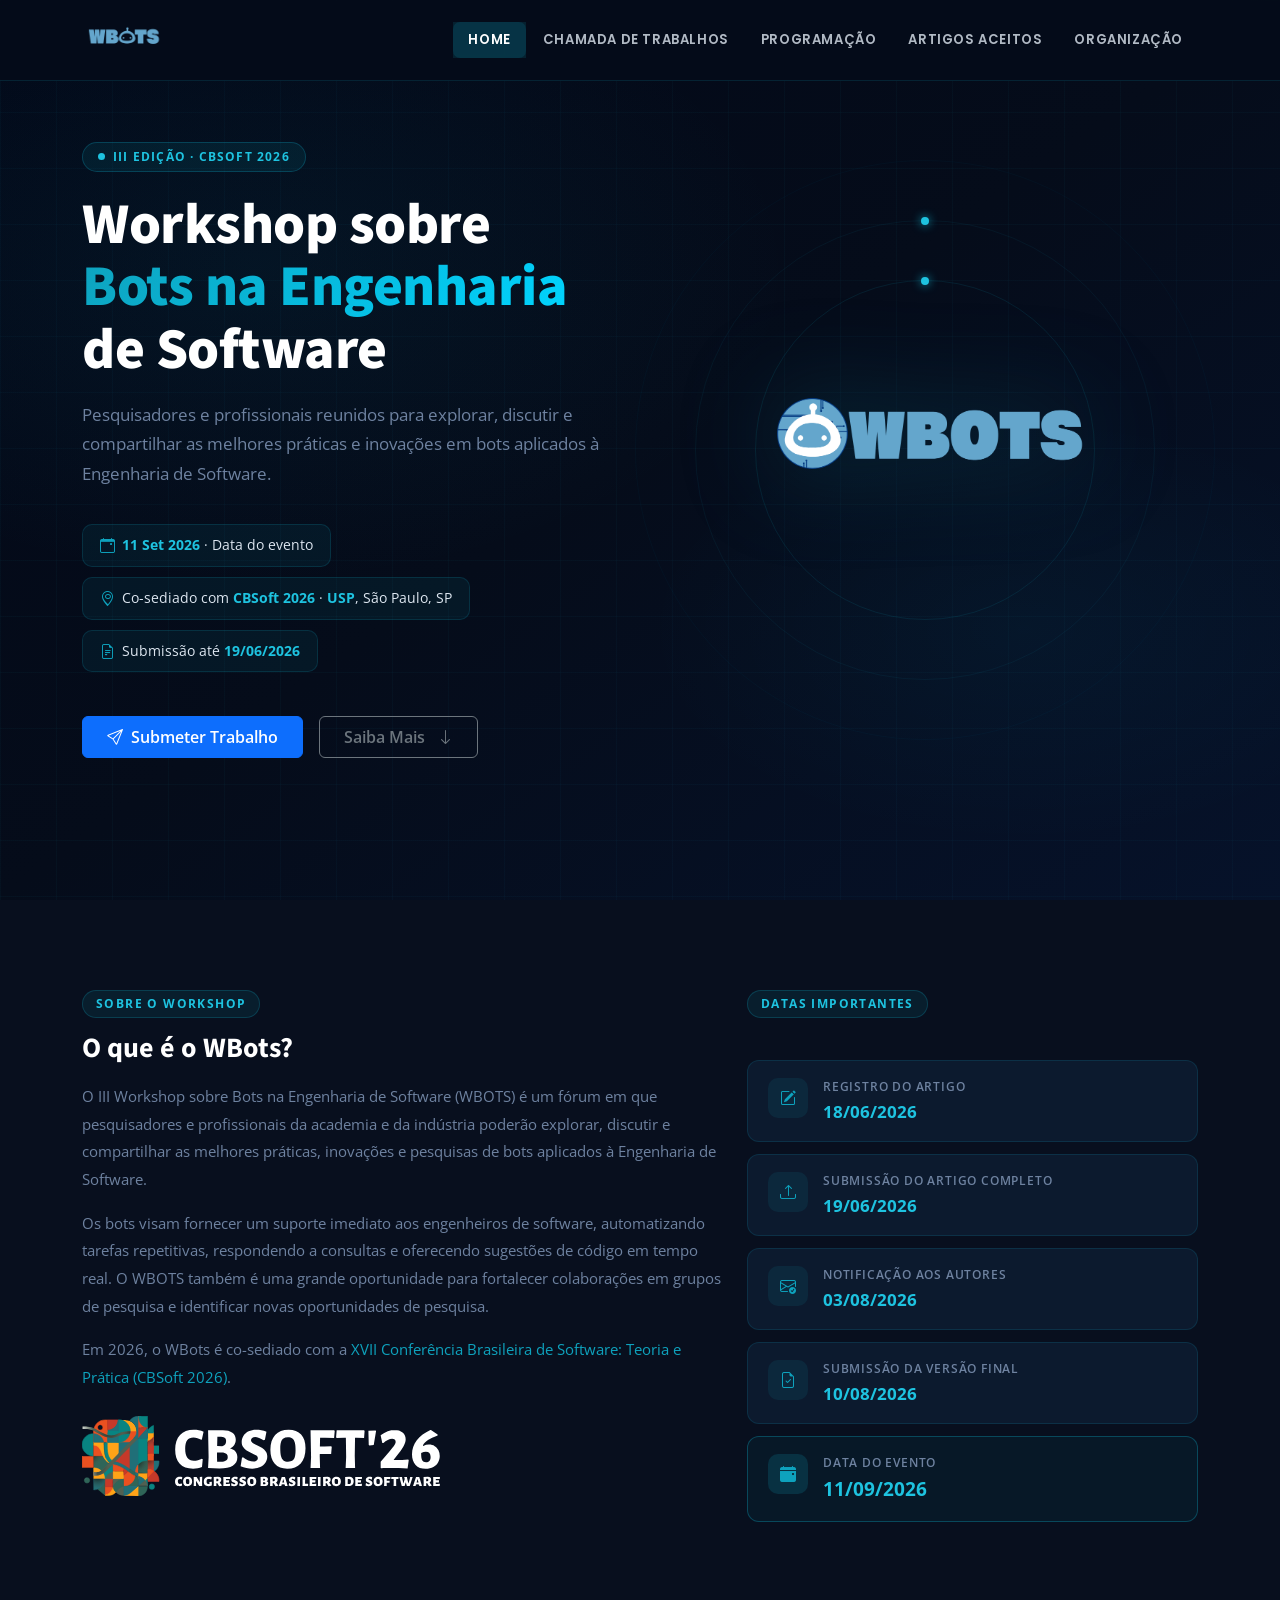
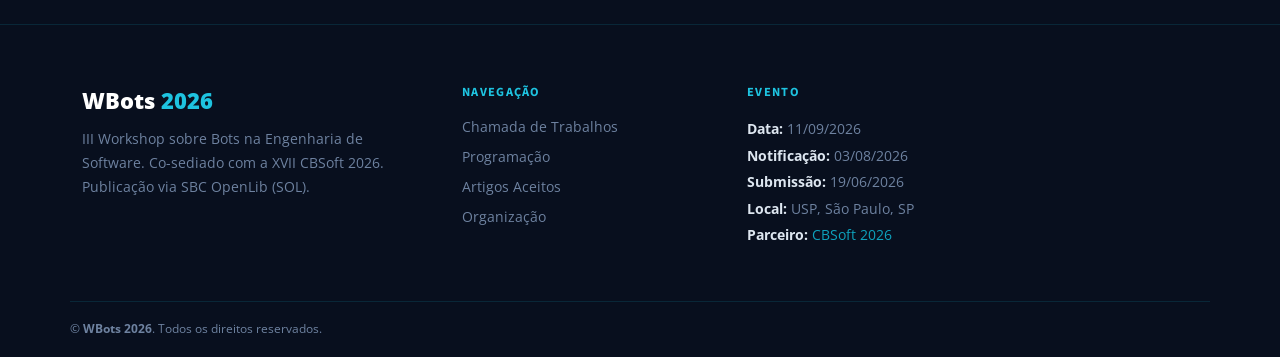
==== commit 585701f6: "Front-End reformulado" ====
--- a/2026/index.html
+++ b/2026/index.html
@@ -1,273 +1,198 @@
 <!DOCTYPE html>
-<html lang="en">
-
+<html lang="pt-BR">
 <head>
   <meta charset="utf-8">
   <meta content="width=device-width, initial-scale=1.0" name="viewport">
+  <title>WBots 2026 — Workshop sobre Bots na Engenharia de Software</title>
+  <meta content="III Workshop sobre Bots na Engenharia de Software, co-sediado com CBSoft 2026" name="description">
 
-  <title>WBots 2026</title>
-  <meta content="" name="description">
-  <meta content="" name="keywords">
-
-  <!-- Favicons -->
   <link href="assets/img/icon.png" rel="icon">
   <link href="assets/img/apple-touch-icon.png" rel="apple-touch-icon">
 
-  <!-- Google Fonts -->
   <link rel="preconnect" href="https://fonts.googleapis.com">
   <link rel="preconnect" href="https://fonts.gstatic.com" crossorigin>
-  <link
-    href="https://fonts.googleapis.com/css2?family=Open+Sans:ital,wght@0,300;0,400;0,500;0,600;0,700;1,300;1,400;1,500;1,600;1,700&family=Poppins:ital,wght@0,300;0,400;0,500;0,600;0,700;1,300;1,400;1,500;1,600;1,700&family=Source+Sans+Pro:ital,wght@0,300;0,400;0,600;0,700;1,300;1,400;1,600;1,700&display=swap"
-    rel="stylesheet">
+  <link href="https://fonts.googleapis.com/css2?family=Open+Sans:ital,wght@0,300;0,400;0,500;0,600;0,700;1,400&family=Poppins:wght@300;400;500;600;700;800&family=Source+Sans+Pro:wght@300;400;600;700&display=swap" rel="stylesheet">
 
-  <!-- Vendor CSS Files -->
   <link href="assets/vendor/bootstrap/css/bootstrap.min.css" rel="stylesheet">
   <link href="assets/vendor/bootstrap-icons/bootstrap-icons.css" rel="stylesheet">
   <link href="assets/vendor/aos/aos.css" rel="stylesheet">
-  <link href="assets/vendor/glightbox/css/glightbox.min.css" rel="stylesheet">
-  <link href="assets/vendor/swiper/swiper-bundle.min.css" rel="stylesheet">
-
-  <!-- Variables CSS Files. Uncomment your preferred color scheme -->
   <link href="assets/css/variables.css" rel="stylesheet">
-  <!-- <link href="assets/css/variables-blue.css" rel="stylesheet"> -->
-  <!-- <link href="assets/css/variables-green.css" rel="stylesheet"> -->
-  <!-- <link href="assets/css/variables-orange.css" rel="stylesheet"> -->
-  <!-- <link href="assets/css/variables-purple.css" rel="stylesheet"> -->
-  <!-- <link href="assets/css/variables-red.css" rel="stylesheet"> -->
-  <!-- <link href="assets/css/variables-pink.css" rel="stylesheet"> -->
-
-  <!-- Template Main CSS File -->
   <link href="assets/css/main.css" rel="stylesheet">
-
-  <!-- =======================================================
-  * Template Name: HeroBiz
-  * Template URL: https://bootstrapmade.com/herobiz-bootstrap-business-template/
-  * Updated: Mar 17 2026 with Bootstrap v5.3.3
-  * Author: BootstrapMade.com
-  * License: https://bootstrapmade.com/license/
-  ======================================================== -->
+  <link href="assets/css/wbots-2026.css" rel="stylesheet">
 </head>
 
 <body>
 
-  <!-- ======= Header ======= -->
-  <header id="header" class="header fixed-top" data-scrollto-offset="0">
-    <div class="container-fluid d-flex align-items-center justify-content-between">
+  <script>
+    (function() {
+      if (location.protocol === 'file:') return;
+      var x = new XMLHttpRequest();
+      x.open('GET', 'partials/header.html', false);
+      x.send(null);
+      if (x.status === 200) document.write(x.responseText);
+    })();
+  </script>
 
-      <a href="index.html">
-        <!-- Uncomment the line below if you also wish to use an image logo -->
-        <!-- <img src="assets/img/logo.png" alt=""> -->
-        <img src="assets/img/logo2.png" width="160" height="80">
-        <!--<h1>WBots2026<span>.</span></h1>-->
-      </a>
+  <!-- ======= Hero ======= -->
+  <section class="hero-wbots">
+    <div class="container">
+      <div class="row align-items-center gy-5">
 
-      <nav id="navbar" class="navbar">
-        <ul>
+        <div class="col-lg-6 hero-content" data-aos="fade-right" data-aos-duration="800">
+          <div class="hero-eyebrow">
+            <span class="dot"></span>
+            III Edição · CBSoft 2026
+          </div>
+          <h1 class="hero-title">
+            Workshop sobre<br>
+            <span class="grad">Bots na Engenharia</span><br>
+            de Software
+          </h1>
+          <p class="hero-sub">
+            Pesquisadores e profissionais reunidos para explorar, discutir e compartilhar as melhores práticas e inovações em bots aplicados à Engenharia de Software.
+          </p>
+          <div class="hero-badges">
+            <div class="hero-badge">
+              <i class="bi bi-calendar-event"></i>
+              <div><strong>11 Set 2026</strong> · Data do evento</div>
+            </div>
+            <div class="hero-badge">
+              <i class="bi bi-geo-alt"></i>
+              <div>Co-sediado com <strong>CBSoft 2026</strong> · <strong>USP</strong>, São Paulo, SP</div>
+            </div>
+            <div class="hero-badge">
+              <i class="bi bi-file-earmark-text"></i>
+              <div>Submissão até <strong>19/06/2026</strong></div>
+            </div>
+          </div>
+          <div class="d-flex gap-3 flex-wrap">
+            <a href="callForPapers.html" class="btn btn-primary px-4 py-2 fw-semibold">
+              <i class="bi bi-send me-2"></i>Submeter Trabalho
+            </a>
+            <a href="#sobre" class="btn btn-outline-secondary px-4 py-2 fw-semibold">
+              Saiba Mais <i class="bi bi-arrow-down ms-2"></i>
+            </a>
+          </div>
+        </div>
 
-          <li class="dropdown"><a href="index.html"><span>Home</span> </a></li>
+        <div class="col-lg-6 d-flex justify-content-center" data-aos="fade-left" data-aos-duration="1000">
+          <div class="hero-visual">
+            <div class="ring ring-1"></div>
+            <div class="ring ring-2"></div>
+            <div class="ring ring-3"></div>
+            <img src="assets/img/logo4.png" alt="WBots 2026">
+          </div>
+        </div>
 
-          <li><a href="callForPapers.html">Chamada de Trabalhos</a></li>
-          <!-- <li><a href="keynotes.html">Palestrantes</a></li> -->
-          <li><a href="program.html">Programação</a></li>
-          <li><a href="acceptedPapers.html">Artigos Aceitos</a></li>
-          <li><a href="organization.html">Organização</a></li>
-
-
-        </ul>
-        <i class="bi bi-list mobile-nav-toggle d-none"></i>
-      </nav><!-- .navbar -->
-
-      <br />
-
-    </div>
-  </header><!-- End Header -->
-
-  <section id="hero-animated" class="hero-animated d-flex align-items-center">
-    <div class="container d-flex flex-column justify-content-center align-items-center text-center position-relative"
-      data-aos="zoom-out">
-      <img src="assets/img/logo4.png" class="img-fluid animated">
-      <h2>Workshop sobre Bots na Engenharia de Software <span>WBots</span></h2>
-      <p>Em 2026, o WBOTs é co-sediado com a XVII Conferência Brasileira de Software: Teoria e Prática (CBSoft 2026).
-      </p>
-
+      </div>
     </div>
   </section>
 
   <main id="main">
 
-    <!-- ======= Featured Services Section ======= -->
+    <!-- ======= Sobre ======= -->
+    <section id="sobre" class="about-section">
+      <div class="container">
+        <div class="row gy-5 align-items-start">
 
-
-    <!-- ======= About Section ======= -->
-    <section id="about" class="features">
-      <div class="container" data-aos="fade-up">
-
-        <div class="section-header">
-          <h2>Sobre o WBots 2026</h2>
-
-        </div>
-
-        <div class="row g-4 g-lg-5" data-aos="fade-up" data-aos-delay="200">
-
-          <div class="col-lg-5">
-            <div>
-              <img src="assets/img/cbsoft-2026-logo.svg" class="img-fluid" alt="">
+          <div class="col-lg-7" data-aos="fade-right">
+            <div class="section-tag">Sobre o Workshop</div>
+            <div class="about-text">
+              <h3>O que é o WBots?</h3>
+              <p>
+                O III Workshop sobre Bots na Engenharia de Software (WBOTS) é um fórum em que pesquisadores e
+                profissionais da academia e da indústria poderão explorar, discutir e compartilhar as melhores
+                práticas, inovações e pesquisas de bots aplicados à Engenharia de Software.
+              </p>
+              <p>
+                Os bots visam fornecer um suporte imediato aos engenheiros de software, automatizando tarefas
+                repetitivas, respondendo a consultas e oferecendo sugestões de código em tempo real. O WBOTS também é
+                uma grande oportunidade para fortalecer colaborações em grupos de pesquisa e identificar novas
+                oportunidades de pesquisa.
+              </p>
+              <p>
+                Em 2026, o WBots é co-sediado com a
+                <a href="https://cbsoft.sbc.org.br/2026/cbsoft/" target="_blank">XVII Conferência Brasileira de Software: Teoria e Prática (CBSoft 2026)</a>.
+              </p>
+              <div class="mt-4">
+                <img src="assets/img/cbsoft-2026-logo.svg" alt="CBSoft 2026" class="img-fluid" style="max-height:80px; filter:brightness(1.1);">
+              </div>
             </div>
           </div>
 
-          <div class="col-lg-7">
+          <div class="col-lg-5" data-aos="fade-left" data-aos-delay="100">
+            <div class="section-tag">Datas Importantes</div>
+            <div style="margin-bottom:28px;"></div>
 
-            <!-- Tab Content -->
-            <div class="tab-content">
+            <div class="date-item">
+              <div class="date-icon"><i class="bi bi-pencil-square"></i></div>
+              <div>
+                <div class="date-label">Registro do artigo</div>
+                <div class="date-value">18/06/2026</div>
+              </div>
+            </div>
 
-              <div class="tab-pane fade show active" id="tab1">
+            <div class="date-item">
+              <div class="date-icon"><i class="bi bi-upload"></i></div>
+              <div>
+                <div class="date-label">Submissão do artigo completo</div>
+                <div class="date-value">19/06/2026</div>
+              </div>
+            </div>
 
-                <p class="fst-italic"></p>
+            <div class="date-item">
+              <div class="date-icon"><i class="bi bi-envelope-check"></i></div>
+              <div>
+                <div class="date-label">Notificação aos autores</div>
+                <div class="date-value">03/08/2026</div>
+              </div>
+            </div>
 
-                <p> O III Workshop sobre Bots na Engenharia de Software (WBOTS) é um fórum em que pesquisadores e
-                  profissionais da academia e da indústria poderão explorar, discutir e compartilhar as melhores
-                  práticas, inovações e pesquisas de bots aplicados à Engenharia de Software. Os bots visam
-                  fornecer um suporte imediato aos engenheiros de software, automatizando tarefas repetitivas,
-                  respondendo a consultas e oferecendo sugestões de código em tempo real, por exemplo. O WBOTS também é
-                  uma grande oportunidade para fortalecer colaborações em grupos de pesquisa, bem como identificar novas
-                  oportunidades de pesquisa.</p>
+            <div class="date-item">
+              <div class="date-icon"><i class="bi bi-file-earmark-check"></i></div>
+              <div>
+                <div class="date-label">Submissão da versão final</div>
+                <div class="date-value">10/08/2026</div>
+              </div>
+            </div>
 
-
-
-                <div class="d-flex align-items-center mt-4">
-                  <h4>Datas Importantes</h4>
-                </div>
-
-                <div class="d-flex align-items-center mt-4">
-                  <h5>Registro do artigo:</h5>
-                </div>
-                <br />
-                <span>
-                  <i class="bi bi-chevron-right"></i>
-                  <!-- <span style="text-decoration: line-through; color: red; margin-left: 4px;">22/06/2026</span> -->
-                  <span style="margin-left: 10px; font-weight: bold;">18/06/2026</span>
-                </span>
-
-
-                <div class="d-flex align-items-center mt-4">
-
-                  <h5>Submissão do artigo completo:</h5>
-                </div>
-                <br />
-                <span>
-                  <i class="bi bi-chevron-right"></i>
-                  <!-- <span style="text-decoration: line-through; color: red; margin-left: 4px;">06/07/2026</span> -->
-                  <span style="margin-left: 10px; font-weight: bold;">19/06/2026</span>
-                </span>
-
-                <div class="d-flex align-items-center mt-4">
-
-                  <h5>Envio de notificação aos autores:</h5>
-                </div>
-                <br />
-                <i class="bi bi-chevron-right"></i>
-                <span style="margin-left: 10px; font-weight: bold;">03/08/2026</span>
-                <div class="d-flex align-items-center mt-4">
-
-                  <h5>Submissão da versão final:</h5>
-                </div>
-                <br />
-                <i class="bi bi-chevron-right"></i>
-                <span style="margin-left: 10px; font-weight: bold;">10/08/2026</span>
-
-                <div class="d-flex align-items-center mt-4">
-
-                  <h5>Data do evento:</h5>
-                </div>
-                <br />
-                <span>
-                  <i class="bi bi-chevron-right"></i>
-                  <!-- <span style="text-decoration: line-through; color: red; margin-left: 4px;">06/07/2026</span> -->
-                  <span style="margin-left: 10px; font-weight: bold;">11/09/2026</span>
-                </span>
-
-              </div><!-- End Tab 1 Content -->
-
-
+            <div class="date-item" style="border-color:rgba(14,162,189,.35); background:rgba(14,162,189,.06);">
+              <div class="date-icon" style="background:rgba(14,162,189,.18);"><i class="bi bi-calendar-event-fill"></i></div>
+              <div>
+                <div class="date-label">Data do evento</div>
+                <div class="date-value" style="font-size:1.2rem;">11/09/2026</div>
+              </div>
             </div>
 
           </div>
-
-        </div>
-
-      </div>
-    </section><!-- End About Section -->
-
-
-
-
-  </main><!-- End #main -->
-
-  <!-- ======= Footer ======= -->
-  <footer id="footer" class="footer">
-
-    <div class="footer-content">
-      <div class="container">
-        <div class="row">
-
-          <div class="col-lg-3 col-md-6">
-            <div class="footer-info">
-              <h3>WBots 2026</h3>
-
-            </div>
-          </div>
-
-          <div class="col-lg-2 col-md-6 footer-links">
-            <h4>Links Úteis</h4>
-            <ul>
-              <li><i class="bi bi-chevron-right"></i> <a href="https://cbsoft.sbc.org.br/2026/cbsoft/"
-                  target="_blank">CBSOFT 2026</a></li>
-            </ul>
-          </div>
-
-
-
         </div>
       </div>
-    </div>
+    </section>
 
-    <div class="footer-legal text-center">
-      <div
-        class="container d-flex flex-column flex-lg-row justify-content-center justify-content-lg-between align-items-center">
+  </main>
 
-        <div class="d-flex flex-column align-items-center align-items-lg-start">
-          <div class="copyright">
-            &copy; <strong><span>WBOTS 2026</span></strong>. Todos os direitos reservados
-          </div>
-          <div class="credits">
-            <!-- All the links in the footer should remain intact. -->
-            <!-- You can delete the links only if you purchased the pro version. -->
-            <!-- Licensing information: https://bootstrapmade.com/license/ -->
-            <!-- Purchase the pro version with working PHP/AJAX contact form: https://bootstrapmade.com/herobiz-bootstrap-business-template/ -->
-            Designed by <a href="https://bootstrapmade.com/">BootstrapMade</a>
-          </div>
-        </div>
-      </div>
-    </div>
+  <script>
+    (function() {
+      if (location.protocol === 'file:') return;
+      var x = new XMLHttpRequest();
+      x.open('GET', 'partials/footer.html', false);
+      x.send(null);
+      if (x.status === 200) document.write(x.responseText);
+    })();
+  </script>
 
-  </footer><!-- End Footer -->
-
-  <a href="#" class="scroll-top d-flex align-items-center justify-content-center"><i
-      class="bi bi-arrow-up-short"></i></a>
-
+  <a href="#" class="scroll-top d-flex align-items-center justify-content-center">
+    <i class="bi bi-arrow-up-short"></i>
+  </a>
   <div id="preloader"></div>
 
-  <!-- Vendor JS Files -->
   <script src="assets/vendor/bootstrap/js/bootstrap.bundle.min.js"></script>
   <script src="assets/vendor/aos/aos.js"></script>
   <script src="assets/vendor/glightbox/js/glightbox.min.js"></script>
   <script src="assets/vendor/isotope-layout/isotope.pkgd.min.js"></script>
   <script src="assets/vendor/swiper/swiper-bundle.min.js"></script>
   <script src="assets/vendor/php-email-form/validate.js"></script>
-
-  <!-- Template Main JS File -->
   <script src="assets/js/main.js"></script>
 
 </body>
-
-</html>+</html>
--- a/2026/assets/css/wbots-2026.css
+++ b/2026/assets/css/wbots-2026.css
@@ -0,0 +1,716 @@
+/* ============================================================
+   WBots 2026 — Premium Tech Theme
+   ============================================================ */
+
+:root {
+  --w-bg:       #050c1a;
+  --w-bg2:      #080f1e;
+  --w-bg3:      #0b1628;
+  --w-card:     #0c1a2e;
+  --w-card2:    #0f1e35;
+  --w-border:   rgba(14,162,189,.16);
+  --w-glow:     rgba(14,162,189,.30);
+  --w-glow2:    rgba(14,162,189,.55);
+  --w-primary:  #0ea2bd;
+  --w-light:    #1ec3e0;
+  --w-accent:   #00d4ff;
+  --w-text:     #dde6f0;
+  --w-muted:    #6e82a0;
+  --w-dim:      #3a4a60;
+  --w-green:    #4ade80;
+  --w-red:      #f87171;
+}
+
+/* ── RESET / BASE ───────────────────────────────────────────── */
+* { box-sizing: border-box; }
+
+body {
+  background: var(--w-bg);
+  color: var(--w-text);
+  font-family: var(--font-default);
+}
+
+h1,h2,h3,h4,h5,h6 { color: #fff; }
+p { color: var(--w-text); }
+
+a { color: var(--w-primary); text-decoration: none; }
+a:hover { color: var(--w-light); }
+
+section { padding: 90px 0; overflow: hidden; }
+
+/* ── PRELOADER ──────────────────────────────────────────────── */
+#preloader { background: var(--w-bg); }
+#preloader:before, #preloader:after { border-color: var(--w-primary); }
+
+/* ── SCROLL TOP ─────────────────────────────────────────────── */
+.scroll-top {
+  background: var(--w-primary);
+  box-shadow: 0 0 16px var(--w-glow);
+  border-radius: 8px;
+}
+.scroll-top:hover { background: var(--w-light); }
+
+/* ── HEADER / NAV ───────────────────────────────────────────── */
+#header {
+  background: rgba(5,12,26,.88);
+  backdrop-filter: blur(20px);
+  -webkit-backdrop-filter: blur(20px);
+  border-bottom: 1px solid var(--w-border);
+  padding: 8px 0;
+  transition: background .3s, box-shadow .3s;
+}
+#header.sticked {
+  background: rgba(5,12,26,.97);
+  box-shadow: 0 4px 32px rgba(14,162,189,.10);
+}
+
+.navbar ul {
+  list-style: none;
+  margin: 0;
+  padding: 0;
+  display: flex;
+  gap: 2px;
+  align-items: center;
+}
+
+.navbar a, .navbar a:focus {
+  display: block;
+  color: rgba(221,230,240,.80);
+  font-size: .82rem;
+  font-weight: 600;
+  letter-spacing: .6px;
+  text-transform: uppercase;
+  padding: 8px 15px;
+  border-radius: 7px;
+  transition: all .22s;
+  text-decoration: none;
+}
+.navbar a:hover,
+.navbar li.active > a,
+.navbar .active {
+  color: #fff;
+  background: rgba(14,162,189,.14);
+}
+/* Nav panel logo row — hidden on desktop */
+.nav-panel-logo { display: none; }
+
+/* Hide toggle on desktop */
+@media (min-width: 1280px) {
+  .mobile-nav-toggle { display: none !important; }
+}
+
+/* ── MOBILE NAV ─────────────────────────────────────────────── */
+@media (max-width: 1279px) {
+
+  /*
+   * backdrop-filter on #header creates a CSS containing block for
+   * position:fixed children, capping the navbar at header height (~80px).
+   * Remove it on mobile so the navbar positions against the viewport.
+   */
+  #header {
+    backdrop-filter: none !important;
+    -webkit-backdrop-filter: none !important;
+    background: rgba(5,12,26,.98) !important;
+  }
+
+  /* Full-screen panel — uses transform (not left) so it's independent
+     of any containing block the header might create. */
+  .navbar {
+    position: fixed !important;
+    top: 0 !important;
+    left: 0 !important;
+    width: 100vw !important;
+    height: 100vh !important;
+    height: 100dvh !important;
+    background: #060d1b !important;
+    z-index: 9998 !important;
+    display: block !important;
+    overflow-y: auto !important;
+    transform: translateX(-100%) !important;
+    transition: transform 0.3s cubic-bezier(.4,0,.2,1) !important;
+    pointer-events: none !important;
+  }
+
+  body.mobile-nav-active .navbar {
+    transform: translateX(0) !important;
+    pointer-events: auto !important;
+  }
+
+  /* Kill the gray overlay main.css injects — panel is already full-screen */
+  .mobile-nav-active .navbar::before {
+    display: none !important;
+  }
+
+  /* Toggle button — styled icon button, always above the panel */
+  .mobile-nav-toggle {
+    pointer-events: auto !important;
+    position: fixed !important;
+    top: 20px !important;
+    right: 16px !important;
+    z-index: 9999 !important;
+    width: 40px !important;
+    height: 40px !important;
+    display: flex !important;
+    align-items: center !important;
+    justify-content: center !important;
+    line-height: 1 !important;
+    font-size: 22px !important;
+    color: var(--w-text) !important;
+    background: rgba(14,162,189,.08) !important;
+    border: 1px solid rgba(14,162,189,.16) !important;
+    border-radius: 8px !important;
+    transition: background .2s, border-color .2s, color .2s !important;
+  }
+
+  .mobile-nav-toggle:hover {
+    background: rgba(14,162,189,.15) !important;
+    border-color: rgba(14,162,189,.3) !important;
+  }
+
+  .mobile-nav-toggle.bi-x {
+    color: var(--w-light) !important;
+    background: rgba(14,162,189,.14) !important;
+    border-color: rgba(14,162,189,.28) !important;
+  }
+
+  /* Logo header row inside the panel — same height as browser header */
+  .nav-panel-logo {
+    display: flex;
+    align-items: center;
+    height: 80px;
+    padding: 0 20px;
+    border-bottom: 1px solid var(--w-border);
+  }
+
+  /* Nav list */
+  .navbar ul {
+    position: static !important;
+    inset: auto !important;
+    background: transparent !important;
+    display: flex !important;
+    flex-direction: column !important;
+    align-items: stretch !important;
+    gap: 0 !important;
+    padding: 12px 0 !important;
+    margin: 0 !important;
+    width: auto !important;
+    height: auto !important;
+    overflow: visible !important;
+  }
+
+  /* Item separators */
+  .navbar li {
+    border-bottom: 1px solid rgba(14,162,189,.07) !important;
+  }
+  .navbar li:last-child {
+    border-bottom: none !important;
+  }
+
+  /* Links */
+  .navbar a, .navbar a:focus {
+    color: rgba(200,215,230,.65) !important;
+    font-size: .80rem !important;
+    font-weight: 700 !important;
+    letter-spacing: 1.2px !important;
+    text-transform: uppercase !important;
+    padding: 16px 24px !important;
+    border-radius: 0 !important;
+    display: flex !important;
+    align-items: center !important;
+    gap: 10px !important;
+    width: 100% !important;
+    border-left: 3px solid transparent !important;
+    transition: color .2s, background .2s, border-left-color .2s !important;
+  }
+
+  .navbar a:hover {
+    color: #fff !important;
+    background: rgba(14,162,189,.06) !important;
+    border-left-color: var(--w-primary) !important;
+  }
+
+  .navbar li.active > a,
+  .navbar .active {
+    color: var(--w-light) !important;
+    background: rgba(14,162,189,.09) !important;
+    border-left-color: var(--w-light) !important;
+  }
+}
+
+/* ── HERO — INDEX ───────────────────────────────────────────── */
+.hero-wbots {
+  position: relative;
+  min-height: 100vh;
+  display: flex;
+  align-items: center;
+  background: linear-gradient(145deg,#020818 0%,#050c1a 50%,#06122a 100%);
+  overflow: hidden;
+}
+.hero-wbots::before {
+  content:'';
+  position:absolute; inset:0;
+  background:
+    radial-gradient(ellipse 60% 50% at 20% 30%, rgba(14,162,189,.07) 0%, transparent 70%),
+    radial-gradient(ellipse 50% 40% at 80% 70%, rgba(0,212,255,.04) 0%, transparent 60%);
+  pointer-events:none;
+}
+.hero-wbots::after {
+  content:'';
+  position:absolute; inset:0;
+  background-image:
+    linear-gradient(rgba(14,162,189,.04) 1px, transparent 1px),
+    linear-gradient(90deg, rgba(14,162,189,.04) 1px, transparent 1px);
+  background-size: 56px 56px;
+  pointer-events:none;
+}
+.hero-content { position:relative; z-index:2; }
+
+.hero-eyebrow {
+  display: inline-flex;
+  align-items: center;
+  gap: 8px;
+  background: rgba(14,162,189,.10);
+  border: 1px solid rgba(14,162,189,.28);
+  color: var(--w-light);
+  padding: 5px 15px;
+  border-radius: 100px;
+  font-size: .75rem;
+  font-weight: 700;
+  letter-spacing: 1.2px;
+  text-transform: uppercase;
+  margin-bottom: 22px;
+}
+.hero-eyebrow .dot {
+  width: 7px; height: 7px;
+  background: var(--w-light);
+  border-radius: 50%;
+  animation: blink 2s ease infinite;
+  flex-shrink: 0;
+}
+@keyframes blink {
+  0%,100%{opacity:1;transform:scale(1)}
+  50%{opacity:.3;transform:scale(.65)}
+}
+
+.hero-title {
+  font-size: clamp(2.2rem, 4.5vw, 4.2rem);
+  font-weight: 800;
+  line-height: 1.09;
+  color: #fff;
+  margin-bottom: 18px;
+  letter-spacing: -.5px;
+}
+.hero-title .grad {
+  background: linear-gradient(130deg, var(--w-primary), var(--w-accent));
+  -webkit-background-clip: text;
+  -webkit-text-fill-color: transparent;
+  background-clip: text;
+}
+
+.hero-sub {
+  font-size: 1.05rem;
+  color: var(--w-muted);
+  max-width: 520px;
+  line-height: 1.75;
+  margin-bottom: 36px;
+}
+
+.hero-badges {
+  display: flex;
+  flex-wrap: wrap;
+  gap: 10px;
+  margin-bottom: 44px;
+}
+.hero-badge {
+  display: inline-flex;
+  align-items: center;
+  gap: 7px;
+  background: rgba(14,162,189,.08);
+  border: 1px solid rgba(14,162,189,.18);
+  color: var(--w-text);
+  padding: 9px 17px;
+  border-radius: 10px;
+  font-size: .86rem;
+}
+.hero-badge i { color: var(--w-primary); font-size: .95rem; }
+.hero-badge strong { color: var(--w-light); }
+
+.hero-visual { position:relative; display:flex; justify-content:center; align-items:center; }
+.hero-visual img {
+  max-width: 380px; width: 100%;
+  filter: drop-shadow(0 0 50px rgba(14,162,189,.25));
+  animation: float 7s ease-in-out infinite;
+  position: relative; z-index: 2;
+}
+@keyframes float {
+  0%,100%{transform:translateY(0)}
+  50%{transform:translateY(-16px)}
+}
+.ring {
+  position:absolute;
+  border-radius:50%;
+  border: 1px solid rgba(14,162,189,.12);
+}
+.ring-1 { width:340px;height:340px; animation: spin 24s linear infinite; }
+.ring-2 { width:460px;height:460px; animation: spin 38s linear infinite reverse; border-color:rgba(14,162,189,.07); }
+.ring-3 { width:580px;height:580px; animation: spin 52s linear infinite; border-color:rgba(14,162,189,.04); }
+.ring-1::before, .ring-2::before {
+  content:'';
+  position:absolute;
+  top:-4px; left:50%;
+  width:8px; height:8px;
+  background: var(--w-light);
+  border-radius:50%;
+  box-shadow: 0 0 10px var(--w-primary);
+  transform:translateX(-50%);
+}
+@keyframes spin { from{transform:rotate(0)} to{transform:rotate(360deg)} }
+
+/* ── PAGE HERO (inner pages) ────────────────────────────────── */
+.page-hero {
+  padding: 130px 0 72px;
+  background: linear-gradient(180deg,#020818 0%, var(--w-bg2) 100%);
+  position: relative; overflow: hidden;
+}
+.page-hero::after {
+  content:'';
+  position:absolute; inset:0;
+  background-image:
+    linear-gradient(rgba(14,162,189,.04) 1px,transparent 1px),
+    linear-gradient(90deg,rgba(14,162,189,.04) 1px,transparent 1px);
+  background-size:50px 50px;
+  pointer-events:none;
+}
+.page-hero h1 {
+  font-size: clamp(2rem,4vw,3.2rem);
+  font-weight: 800;
+  color: #fff;
+  position: relative; z-index:1;
+  letter-spacing:-.4px;
+}
+.page-hero p {
+  color: var(--w-muted);
+  font-size: 1.05rem;
+  max-width: 540px;
+  position: relative; z-index:1;
+  line-height: 1.7;
+}
+
+/* ── SECTION HEADERS ────────────────────────────────────────── */
+.section-header { text-align:center; padding-bottom: 52px; }
+.section-header h2 {
+  font-size: clamp(1.8rem,3vw,2.6rem);
+  font-weight: 800;
+  color: #fff;
+  margin-bottom: 12px;
+}
+.section-header p { color: var(--w-muted); max-width:580px; margin:0 auto; font-size:.97rem; line-height:1.7; }
+
+.section-tag {
+  display: inline-block;
+  background: rgba(14,162,189,.10);
+  border: 1px solid rgba(14,162,189,.24);
+  color: var(--w-light);
+  font-size: .73rem;
+  font-weight: 700;
+  letter-spacing: 1.4px;
+  text-transform: uppercase;
+  padding: 4px 13px;
+  border-radius: 100px;
+  margin-bottom: 14px;
+}
+
+/* ── CARDS ──────────────────────────────────────────────────── */
+.wcard {
+  background: var(--w-card);
+  border: 1px solid var(--w-border);
+  border-radius: 14px;
+  padding: 26px;
+  transition: border-color .25s, box-shadow .25s, transform .25s;
+  position: relative; overflow: hidden;
+}
+.wcard::before {
+  content:'';
+  position:absolute; top:0; left:0; right:0; height:1px;
+  background: linear-gradient(90deg,transparent,var(--w-primary),transparent);
+  opacity:0; transition:opacity .3s;
+}
+.wcard:hover {
+  border-color: rgba(14,162,189,.38);
+  box-shadow: 0 8px 30px rgba(14,162,189,.10);
+  transform: translateY(-3px);
+}
+.wcard:hover::before { opacity:1; }
+
+.wcard-icon {
+  width: 46px; height: 46px;
+  background: rgba(14,162,189,.11);
+  border: 1px solid rgba(14,162,189,.2);
+  border-radius: 11px;
+  display: flex; align-items:center; justify-content:center;
+  font-size: 1.25rem;
+  color: var(--w-primary);
+  margin-bottom: 15px;
+}
+
+/* ── DATES TIMELINE ─────────────────────────────────────────── */
+.date-item {
+  display: flex;
+  align-items: flex-start;
+  gap: 15px;
+  padding: 17px 20px;
+  background: var(--w-card);
+  border: 1px solid var(--w-border);
+  border-radius: 12px;
+  margin-bottom: 12px;
+  transition: border-color .22s, background .22s;
+}
+.date-item:hover { border-color:rgba(14,162,189,.35); background:var(--w-card2); }
+.date-icon {
+  width:40px;height:40px;
+  background:rgba(14,162,189,.10);
+  border-radius:10px;
+  display:flex;align-items:center;justify-content:center;
+  color:var(--w-primary); flex-shrink:0; font-size:1rem;
+}
+.date-label {
+  font-size:.75rem; color:var(--w-muted);
+  text-transform:uppercase; letter-spacing:.8px; font-weight:600; margin-bottom:3px;
+}
+.date-value {
+  font-size:1.05rem; font-weight:700; color:var(--w-light);
+}
+.date-value.strike { text-decoration: line-through; color: var(--w-muted); }
+
+/* ── ABOUT SECTION ──────────────────────────────────────────── */
+.about-section { background: var(--w-bg2); }
+.about-text h3 { font-size:1.75rem; font-weight:700; color:#fff; margin-bottom:18px; }
+.about-text p { color:var(--w-muted); line-height:1.82; font-size:.95rem; margin-bottom:16px; }
+.about-text a { color:var(--w-primary); }
+.about-text a:hover { color:var(--w-light); }
+
+/* ── TOPICS ─────────────────────────────────────────────────── */
+.topics-section { background: var(--w-bg); }
+
+.topics-grid {
+  display: grid;
+  grid-template-columns: 1fr 1fr;
+  gap: 10px;
+}
+@media (max-width: 767px) {
+  .topics-grid { grid-template-columns: 1fr; }
+}
+
+.topic-item {
+  display:flex; align-items:center; gap:14px;
+  padding: 16px 20px;
+  background: var(--w-card);
+  border: 1px solid var(--w-border);
+  border-radius: 10px;
+  transition: border-color .22s, background .22s;
+  margin-bottom: 0;
+}
+.topic-item:hover { border-color:rgba(14,162,189,.32); background:var(--w-card2); }
+.topic-item i { color:var(--w-primary); font-size:1.1rem; flex-shrink:0; }
+.topic-item span { color:var(--w-text); font-size:.9rem; line-height:1.45; }
+
+/* ── SUBMISSION TYPES ───────────────────────────────────────── */
+.submit-card {
+  background: var(--w-card);
+  border: 1px solid var(--w-border);
+  border-left: 3px solid var(--w-primary);
+  border-radius: 0 12px 12px 0;
+  padding: 22px 26px;
+  margin-bottom: 14px;
+  transition: border-left-color .22s, background .22s;
+}
+.submit-card:hover { border-left-color:var(--w-light); background:var(--w-card2); }
+.submit-card h5 { color:var(--w-light); font-weight:700; margin-bottom:7px; font-size:.95rem; }
+.submit-card p { color:var(--w-muted); margin:0; font-size:.875rem; line-height:1.65; }
+
+/* ── INFO BOX ───────────────────────────────────────────────── */
+.info-box {
+  background: rgba(14,162,189,.06);
+  border: 1px solid rgba(14,162,189,.18);
+  border-radius: 12px;
+  padding: 22px 26px;
+  margin-bottom: 18px;
+}
+.info-box h5 {
+  color:var(--w-light); font-weight:700; margin-bottom:10px;
+  display:flex; align-items:center; gap:8px; font-size:.95rem;
+}
+.info-box p, .info-box li { color:var(--w-muted); font-size:.875rem; line-height:1.72; margin-bottom:6px; }
+.info-box ul { list-style:none; padding:0; margin:0; }
+.info-box ul li { position:relative; padding-left:18px; }
+.info-box ul li::before { content:'→'; position:absolute; left:0; color:var(--w-primary); font-weight:700; }
+.info-box a { color:var(--w-primary); }
+.info-box a:hover { color:var(--w-light); }
+
+/* ── POLICY CARDS ───────────────────────────────────────────── */
+.policy-card { border-radius:12px; padding:22px 26px; margin-bottom:14px; }
+.policy-card.allowed { background:rgba(74,222,128,.05); border:1px solid rgba(74,222,128,.20); }
+.policy-card.forbidden { background:rgba(248,113,113,.05); border:1px solid rgba(248,113,113,.20); }
+.policy-card.neutral { background:rgba(14,162,189,.05); border:1px solid rgba(14,162,189,.18); }
+.policy-card.allowed h5 { color:var(--w-green); }
+.policy-card.forbidden h5 { color:var(--w-red); }
+.policy-card.neutral h5 { color:var(--w-light); }
+.policy-card h5 { font-size:.9rem; font-weight:700; margin-bottom:10px; display:flex; align-items:center; gap:8px; }
+.policy-card p { color:var(--w-muted); font-size:.875rem; margin:0; line-height:1.65; }
+
+/* ── TEAM CARDS ─────────────────────────────────────────────── */
+.team-section { background:var(--w-bg2); }
+.member-card {
+  background: var(--w-card);
+  border: 1px solid var(--w-border);
+  border-radius: 16px;
+  overflow: hidden;
+  transition: border-color .3s, box-shadow .3s, transform .3s;
+  text-align: center;
+}
+.member-card:hover {
+  border-color: rgba(14,162,189,.38);
+  box-shadow: 0 12px 44px rgba(14,162,189,.13);
+  transform: translateY(-4px);
+}
+.member-card .photo-wrap {
+  position:relative; overflow:hidden; height:250px;
+}
+.member-card .photo-wrap img {
+  width:100%; height:100%; object-fit:cover; object-position:center 12%;
+  transition: transform .4s; filter:grayscale(15%);
+}
+.member-card:hover .photo-wrap img { transform:scale(1.06); filter:grayscale(0); }
+.member-card .photo-wrap::after {
+  content:'';
+  position:absolute; bottom:0; left:0; right:0; height:70px;
+  background: linear-gradient(transparent,var(--w-card));
+}
+.member-card .info { padding:18px 20px 22px; }
+.member-card .info h4 { font-size:1rem; font-weight:700; color:#fff; margin-bottom:4px; }
+.member-card .info .role { font-size:.75rem; color:var(--w-light); font-weight:700; text-transform:uppercase; letter-spacing:.8px; }
+.member-card .info .inst { font-size:.82rem; color:var(--w-muted); margin-top:2px; }
+
+/* ── PROGRAM TABLE ──────────────────────────────────────────── */
+.program-section { background:var(--w-bg); }
+.program-wrap {
+  background: var(--w-card);
+  border: 1px solid var(--w-border);
+  border-radius: 16px;
+  overflow: hidden;
+}
+.program-wrap table { width:100%; border-collapse:collapse; margin:0; }
+.program-wrap thead tr { background:rgba(14,162,189,.10); border-bottom:1px solid var(--w-border); }
+.program-wrap thead td, .program-wrap thead th {
+  color:var(--w-light); font-size:.78rem; font-weight:700;
+  text-transform:uppercase; letter-spacing:1px; padding:16px 20px; border:none;
+}
+.program-wrap tbody tr { border-bottom:1px solid rgba(14,162,189,.06); transition:background .2s; }
+.program-wrap tbody tr:last-child { border-bottom:none; }
+.program-wrap tbody tr:hover { background:rgba(14,162,189,.04); }
+.program-wrap tbody td { padding:15px 20px; color:var(--w-text); border:none; vertical-align:middle; font-size:.9rem; }
+.time-cell { color:var(--w-primary) !important; font-weight:700; font-family:monospace; font-size:.95rem; white-space:nowrap; }
+.session-head { background:rgba(14,162,189,.10) !important; vertical-align:middle !important; text-align:center !important; color:var(--w-light) !important; }
+
+/* ── PAPER CARDS ────────────────────────────────────────────── */
+.papers-section { background:var(--w-bg); }
+.paper-card {
+  background: var(--w-card);
+  border: 1px solid var(--w-border);
+  border-radius: 14px;
+  padding: 22px 24px;
+  transition: border-color .25s, box-shadow .25s;
+  margin-bottom: 12px;
+}
+.paper-card:hover { border-color:rgba(14,162,189,.33); box-shadow:0 6px 28px rgba(14,162,189,.08); }
+.paper-card .badge {
+  font-size:.7rem; font-weight:700;
+  background:rgba(14,162,189,.12) !important;
+  color:var(--w-light) !important;
+  border:1px solid rgba(14,162,189,.22);
+  padding:4px 10px; border-radius:6px; margin-bottom:11px; display:inline-block;
+}
+.paper-title { font-size:.97rem; font-weight:700; color:#fff; line-height:1.42; margin-bottom:9px; }
+.paper-authors { color:var(--w-muted); font-size:.86rem; margin:0; }
+.paper-authors strong { color:var(--w-primary); }
+
+/* ── COMING SOON ────────────────────────────────────────────── */
+.coming-soon {
+  min-height:55vh; display:flex; flex-direction:column;
+  align-items:center; justify-content:center; text-align:center; padding:80px 20px;
+}
+.coming-soon .cs-icon {
+  font-size:3.5rem; color:var(--w-primary); margin-bottom:22px;
+  animation:pulse-icon 3s ease infinite;
+}
+@keyframes pulse-icon {
+  0%,100%{opacity:1;transform:scale(1)}
+  50%{opacity:.5;transform:scale(.88)}
+}
+.coming-soon h2 { font-size:1.8rem; font-weight:700; color:#fff; margin-bottom:10px; }
+.coming-soon p { color:var(--w-muted); max-width:400px; font-size:.97rem; }
+
+/* ── FOOTER ─────────────────────────────────────────────────── */
+#footer {
+  background: var(--w-bg2);
+  border-top: 1px solid var(--w-border);
+}
+.footer-top { padding:60px 0 36px; }
+
+/* Sobrescreve o background cinza do main.css */
+.footer .footer-legal,
+#footer .footer-legal {
+  background: transparent !important;
+  border-top: 1px solid var(--w-border);
+  padding: 18px 0;
+}
+
+.footer-brand .brand-name {
+  font-size:1.35rem; font-weight:800; color:#fff; display:inline-block; margin-bottom:10px;
+}
+.footer-brand .brand-name span { color:var(--w-light); }
+.footer-brand p { color:var(--w-muted); font-size:.875rem; line-height:1.7; max-width:320px; }
+
+.footer-col h4 {
+  font-size:.78rem; font-weight:700; text-transform:uppercase;
+  letter-spacing:1.3px; color:var(--w-light); margin-bottom:16px;
+}
+.footer-col ul { list-style:none; padding:0; margin:0; }
+.footer-col ul li { margin-bottom:9px; }
+.footer-col ul li a { color:var(--w-muted); font-size:.875rem; transition:color .2s; }
+.footer-col ul li a:hover { color:var(--w-light); }
+.footer-col p { color:var(--w-muted); font-size:.875rem; line-height:1.9; }
+.footer-col strong { color:var(--w-text); }
+
+.footer-legal {
+  border-top:1px solid var(--w-border);
+  padding:18px 0;
+  display:flex; align-items:center; justify-content:space-between; flex-wrap:wrap; gap:8px;
+}
+.footer-legal .copyright { color:var(--w-muted); font-size:.78rem; }
+.footer-legal .credits { color:var(--w-dim); font-size:.73rem; }
+.footer-legal .credits a { color:var(--w-muted); }
+
+/* ── UTILITIES ──────────────────────────────────────────────── */
+.text-accent { color:var(--w-light) !important; }
+.text-w-muted { color:var(--w-muted) !important; }
+.bg-w { background:var(--w-bg) !important; }
+.bg-w2 { background:var(--w-bg2) !important; }
+
+hr.w-hr { border:none; border-top:1px solid var(--w-border); margin:32px 0; }
+
+/* ── REVIEW CRITERIA ────────────────────────────────────────── */
+.criteria-list { list-style:none; padding:0; margin:0; }
+.criteria-list li {
+  display:flex; align-items:flex-start; gap:12px;
+  padding:12px 16px;
+  border-bottom:1px solid rgba(14,162,189,.06);
+}
+.criteria-list li:last-child { border-bottom:none; }
+.criteria-list .num {
+  width:28px; height:28px; flex-shrink:0;
+  background:rgba(14,162,189,.12); border-radius:8px;
+  display:flex; align-items:center; justify-content:center;
+  color:var(--w-light); font-size:.8rem; font-weight:700;
+}
+.criteria-list span { color:var(--w-text); font-size:.9rem; line-height:1.5; padding-top:4px; }
